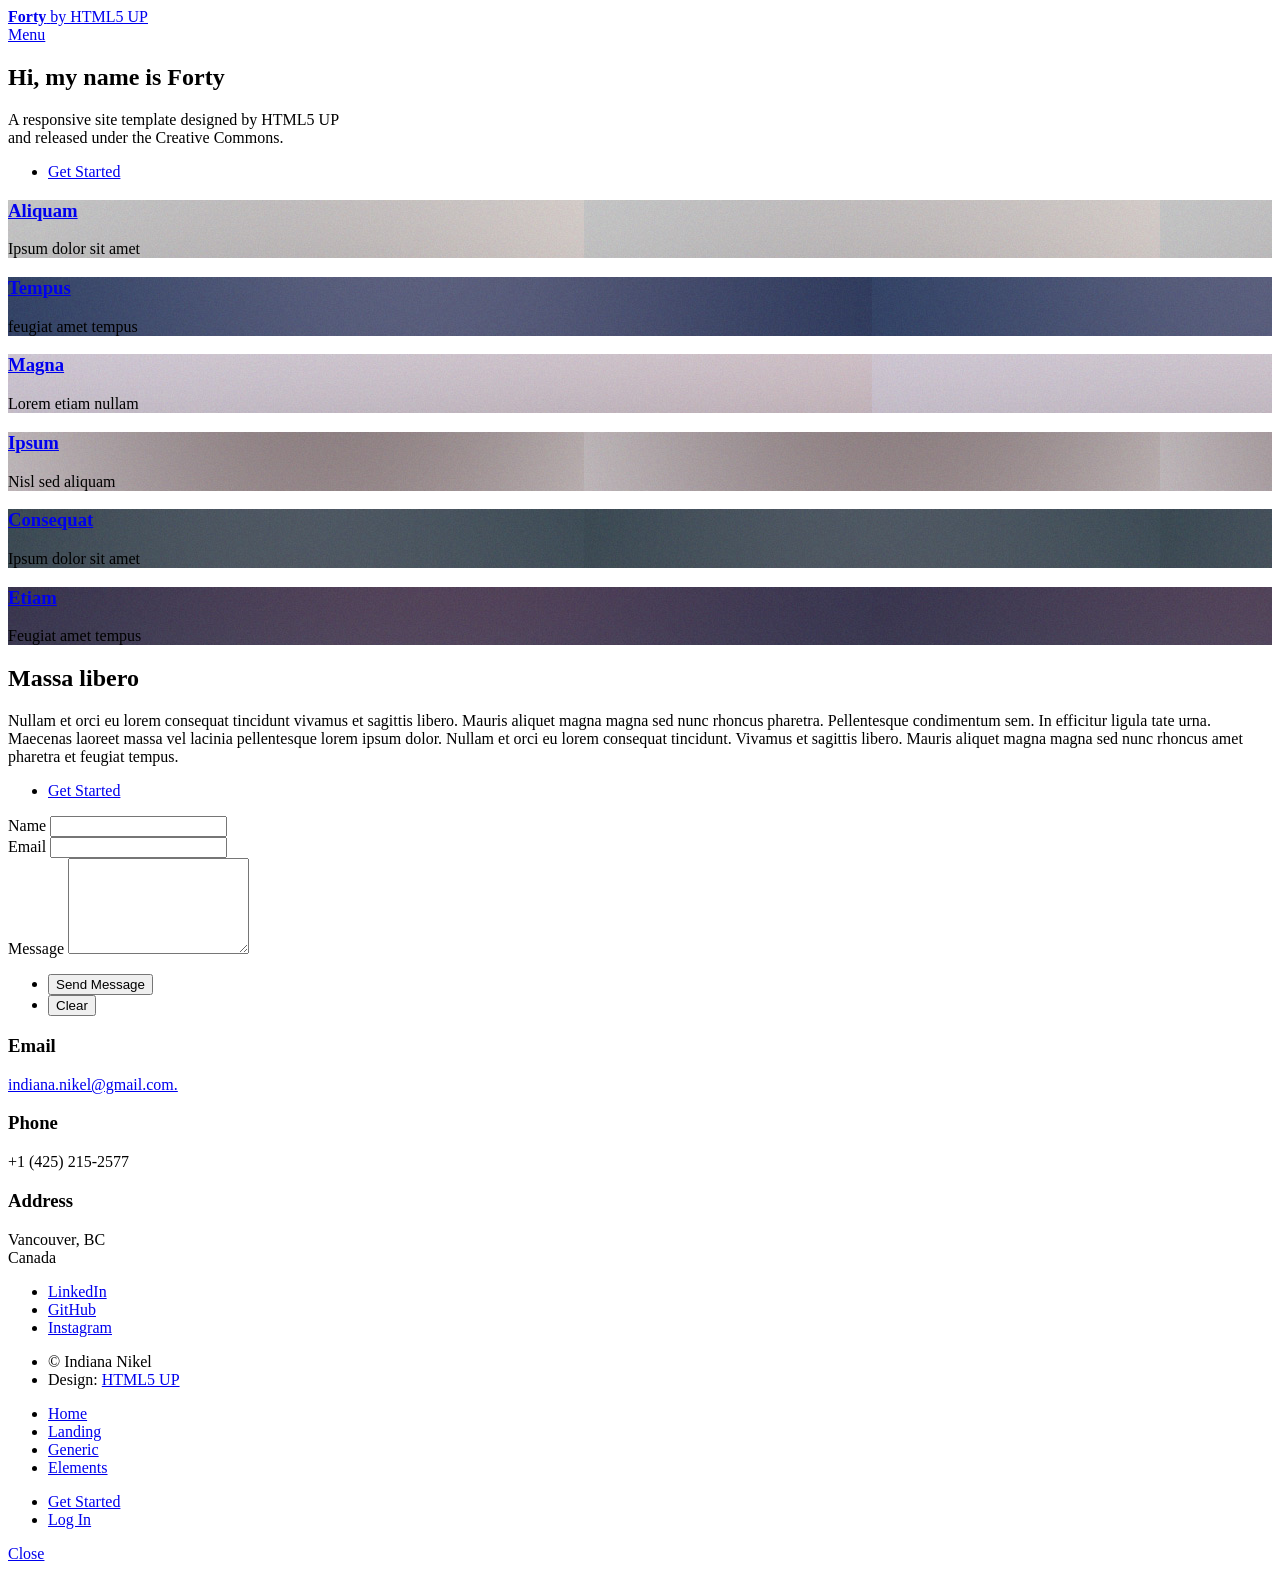
==== index.html @ bf0ab2a2 "Update footer and links" ====
<!DOCTYPE HTML>
<!--
	Forty by HTML5 UP
	html5up.net | @ajlkn
	Free for personal and commercial use under the CCA 3.0 license (html5up.net/license)
-->
<html>
	<head>
		<title>Forty by HTML5 UP</title>
		<meta charset="utf-8" />
		<meta name="viewport" content="width=device-width, initial-scale=1, user-scalable=no" />
		<link rel="stylesheet" href="assets/css/main.css" />
		<noscript><link rel="stylesheet" href="assets/css/noscript.css" /></noscript>
	</head>
	<body class="is-preload">

		<!-- Wrapper -->
			<div id="wrapper">

				<!-- Header -->
					<header id="header" class="alt">
						<a href="index.html" class="logo"><strong>Forty</strong> <span>by HTML5 UP</span></a>
						<nav>
							<a href="#menu">Menu</a>
						</nav>
					</header>

				<!-- Menu -->
					<nav id="menu">
						<ul class="links">
							<li><a href="index.html">Home</a></li>
							<li><a href="landing.html">Landing</a></li>
							<li><a href="generic.html">Generic</a></li>
							<li><a href="elements.html">Elements</a></li>
						</ul>
						<ul class="actions stacked">
							<li><a href="#" class="button primary fit">Get Started</a></li>
							<li><a href="#" class="button fit">Log In</a></li>
						</ul>
					</nav>

				<!-- Banner -->
					<section id="banner" class="major">
						<div class="inner">
							<header class="major">
								<h1>Hi, my name is Forty</h1>
							</header>
							<div class="content">
								<p>A responsive site template designed by HTML5 UP<br />
								and released under the Creative Commons.</p>
								<ul class="actions">
									<li><a href="#one" class="button next scrolly">Get Started</a></li>
								</ul>
							</div>
						</div>
					</section>

				<!-- Main -->
					<div id="main">

						<!-- One -->
							<section id="one" class="tiles">
								<article>
									<span class="image">
										<img src="images/pic01.jpg" alt="" />
									</span>
									<header class="major">
										<h3><a href="landing.html" class="link">Aliquam</a></h3>
										<p>Ipsum dolor sit amet</p>
									</header>
								</article>
								<article>
									<span class="image">
										<img src="images/pic02.jpg" alt="" />
									</span>
									<header class="major">
										<h3><a href="landing.html" class="link">Tempus</a></h3>
										<p>feugiat amet tempus</p>
									</header>
								</article>
								<article>
									<span class="image">
										<img src="images/pic03.jpg" alt="" />
									</span>
									<header class="major">
										<h3><a href="landing.html" class="link">Magna</a></h3>
										<p>Lorem etiam nullam</p>
									</header>
								</article>
								<article>
									<span class="image">
										<img src="images/pic04.jpg" alt="" />
									</span>
									<header class="major">
										<h3><a href="landing.html" class="link">Ipsum</a></h3>
										<p>Nisl sed aliquam</p>
									</header>
								</article>
								<article>
									<span class="image">
										<img src="images/pic05.jpg" alt="" />
									</span>
									<header class="major">
										<h3><a href="landing.html" class="link">Consequat</a></h3>
										<p>Ipsum dolor sit amet</p>
									</header>
								</article>
								<article>
									<span class="image">
										<img src="images/pic06.jpg" alt="" />
									</span>
									<header class="major">
										<h3><a href="landing.html" class="link">Etiam</a></h3>
										<p>Feugiat amet tempus</p>
									</header>
								</article>
							</section>

						<!-- Two -->
							<section id="two">
								<div class="inner">
									<header class="major">
										<h2>Massa libero</h2>
									</header>
									<p>Nullam et orci eu lorem consequat tincidunt vivamus et sagittis libero. Mauris aliquet magna magna sed nunc rhoncus pharetra. Pellentesque condimentum sem. In efficitur ligula tate urna. Maecenas laoreet massa vel lacinia pellentesque lorem ipsum dolor. Nullam et orci eu lorem consequat tincidunt. Vivamus et sagittis libero. Mauris aliquet magna magna sed nunc rhoncus amet pharetra et feugiat tempus.</p>
									<ul class="actions">
										<li><a href="landing.html" class="button next">Get Started</a></li>
									</ul>
								</div>
							</section>

					</div>

				<!-- Contact -->
					<section id="contact">
						<div class="inner">
							<section>
								<form method="post" action="https://formspree.io/f/xnqwgwkv">
									<div class="fields">
										<div class="field half">
											<label for="name">Name</label>
											<input type="text" name="name" id="name" />
										</div>
										<div class="field half">
											<label for="email">Email</label>
											<input type="text" name="email" id="email" />
										</div>
										<div class="field">
											<label for="message">Message</label>
											<textarea name="message" id="message" rows="6"></textarea>
										</div>
									</div>
									<ul class="actions">
										<li><input type="submit" value="Send Message" class="primary" /></li>
										<li><input type="reset" value="Clear" /></li>
									</ul>
								</form>
							</section>
							<section class="split">
								<section>
									<div class="contact-method">
										<span class="icon solid alt fa-envelope"></span>
										<h3>Email</h3>
										<a href="mailto:indiana.nikel@gmail.com">indiana.nikel@gmail.com.</a>
									</div>
								</section>
								<section>
									<div class="contact-method">
										<span class="icon solid alt fa-phone"></span>
										<h3>Phone</h3>
										<span>+1 (425) 215-2577</span>
									</div>
								</section>
								<section>
									<div class="contact-method">
										<span class="icon solid alt fa-home"></span>
										<h3>Address</h3>
										<span>Vancouver, BC<br />
										Canada</span>
									</div>
								</section>
							</section>
						</div>
					</section>

				<!-- Footer -->
					<footer id="footer">
						<div class="inner">
							<ul class="icons">
								<li><a href="https://www.linkedin.com/in/indiana-nikel/" class="icon brands alt fa-linkedin-in"><span class="label">LinkedIn</span></a></li>
								<li><a href="https://github.com/indiana-nikel" class="icon brands alt fa-github"><span class="label">GitHub</span></a></li>
								<li><a href="https://www.instagram.com/indiana_jones_nikel_/" class="icon brands alt fa-instagram"><span class="label">Instagram</span></a></li>
								<!-- <li><a href="#" class="icon brands alt fa-twitter"><span class="label">Twitter</span></a></li> -->
								<!-- <li><a href="#" class="icon brands alt fa-facebook-f"><span class="label">Facebook</span></a></li> -->
							</ul>
							<ul class="copyright">
								<li>&copy; Indiana Nikel</li><li>Design: <a href="https://html5up.net">HTML5 UP</a></li>
							</ul>
						</div>
					</footer>

			</div>

		<!-- Scripts -->
			<script src="assets/js/jquery.min.js"></script>
			<script src="assets/js/jquery.scrolly.min.js"></script>
			<script src="assets/js/jquery.scrollex.min.js"></script>
			<script src="assets/js/browser.min.js"></script>
			<script src="assets/js/breakpoints.min.js"></script>
			<script src="assets/js/util.js"></script>
			<script src="assets/js/main.js"></script>

	</body>
</html>
---- assets/css/main.css ----
@import url(fontawesome-all.min.css);
@import url("https://fonts.googleapis.com/css?family=Source+Sans+Pro:300,300italic,600,600italic");

/*
	Forty by HTML5 UP
	html5up.net | @ajlkn
	Free for personal and commercial use under the CCA 3.0 license (html5up.net/license)
*/

html, body, div, span, applet, object,
iframe, h1, h2, h3, h4, h5, h6, p, blockquote,
pre, a, abbr, acronym, address, big, cite,
code, del, dfn, em, img, ins, kbd, q, s, samp,
small, strike, strong, sub, sup, tt, var, b,
u, i, center, dl, dt, dd, ol, ul, li, fieldset,
form, label, legend, table, caption, tbody,
tfoot, thead, tr, th, td, article, aside,
canvas, details, embed, figure, figcaption,
footer, header, hgroup, menu, nav, output, ruby,
section, summary, time, mark, audio, video {
	margin: 0;
	padding: 0;
	border: 0;
	font-size: 100%;
	font: inherit;
	vertical-align: baseline;}

article, aside, details, figcaption, figure,
footer, header, hgroup, menu, nav, section {
	display: block;}

body {
	line-height: 1;
}

ol, ul {
	list-style: none;
}

blockquote, q {
	quotes: none;
}

	blockquote:before, blockquote:after, q:before, q:after {
		content: '';
		content: none;
	}

table {
	border-collapse: collapse;
	border-spacing: 0;
}

body {
	-webkit-text-size-adjust: none;
}

mark {
	background-color: transparent;
	color: inherit;
}

input::-moz-focus-inner {
	border: 0;
	padding: 0;
}

input, select, textarea {
	-moz-appearance: none;
	-webkit-appearance: none;
	-ms-appearance: none;
	appearance: none;
}

/* Basic */

	@-ms-viewport {
		width: device-width;
	}

	body {
		-ms-overflow-style: scrollbar;
	}

	@media screen and (max-width: 480px) {

		html, body {
			min-width: 320px;
		}

	}

	html {
		box-sizing: border-box;
	}

	*, *:before, *:after {
		box-sizing: inherit;
	}

	body {
		background: #242943;
	}

		body.is-preload *, body.is-preload *:before, body.is-preload *:after {
			-moz-animation: none !important;
			-webkit-animation: none !important;
			-ms-animation: none !important;
			animation: none !important;
			-moz-transition: none !important;
			-webkit-transition: none !important;
			-ms-transition: none !important;
			transition: none !important;
		}

/* Type */

	body, input, select, textarea {
		color: #ffffff;
		font-family: "Source Sans Pro", Helvetica, sans-serif;
		font-size: 17pt;
		font-weight: 300;
		letter-spacing: 0.025em;
		line-height: 1.65;
	}

		@media screen and (max-width: 1680px) {

			body, input, select, textarea {
				font-size: 14pt;
			}

		}

		@media screen and (max-width: 1280px) {

			body, input, select, textarea {
				font-size: 12pt;
			}

		}

		@media screen and (max-width: 360px) {

			body, input, select, textarea {
				font-size: 11pt;
			}

		}

	a {
		-moz-transition: color 0.2s ease-in-out, border-bottom-color 0.2s ease-in-out;
		-webkit-transition: color 0.2s ease-in-out, border-bottom-color 0.2s ease-in-out;
		-ms-transition: color 0.2s ease-in-out, border-bottom-color 0.2s ease-in-out;
		transition: color 0.2s ease-in-out, border-bottom-color 0.2s ease-in-out;
		border-bottom: dotted 1px;
		color: inherit;
		text-decoration: none;
	}

		a:hover {
			border-bottom-color: transparent;
			color: #9bf1ff !important;
		}

		a:active {
			color: #53e3fb !important;
		}

	strong, b {
		color: #ffffff;
		font-weight: 600;
	}

	em, i {
		font-style: italic;
	}

	p {
		margin: 0 0 2em 0;
	}

	h1, h2, h3, h4, h5, h6 {
		color: #ffffff;
		font-weight: 600;
		line-height: 1.65;
		margin: 0 0 1em 0;
	}

		h1 a, h2 a, h3 a, h4 a, h5 a, h6 a {
			color: inherit;
			border-bottom: 0;
		}

	h1 {
		font-size: 2.5em;
	}

	h2 {
		font-size: 1.75em;
	}

	h3 {
		font-size: 1.35em;
	}

	h4 {
		font-size: 1.1em;
	}

	h5 {
		font-size: 0.9em;
	}

	h6 {
		font-size: 0.7em;
	}

	@media screen and (max-width: 736px) {

		h1 {
			font-size: 2em;
		}

		h2 {
			font-size: 1.5em;
		}

		h3 {
			font-size: 1.25em;
		}

	}

	sub {
		font-size: 0.8em;
		position: relative;
		top: 0.5em;
	}

	sup {
		font-size: 0.8em;
		position: relative;
		top: -0.5em;
	}

	blockquote {
		border-left: solid 4px rgba(212, 212, 255, 0.1);
		font-style: italic;
		margin: 0 0 2em 0;
		padding: 0.5em 0 0.5em 2em;
	}

	code {
		background: rgba(212, 212, 255, 0.035);
		font-family: "Courier New", monospace;
		font-size: 0.9em;
		margin: 0 0.25em;
		padding: 0.25em 0.65em;
	}

	pre {
		-webkit-overflow-scrolling: touch;
		font-family: "Courier New", monospace;
		font-size: 0.9em;
		margin: 0 0 2em 0;
	}

		pre code {
			display: block;
			line-height: 1.75;
			padding: 1em 1.5em;
			overflow-x: auto;
		}

	hr {
		border: 0;
		border-bottom: solid 1px rgba(212, 212, 255, 0.1);
		margin: 2em 0;
	}

		hr.major {
			margin: 3em 0;
		}

	.align-left {
		text-align: left;
	}

	.align-center {
		text-align: center;
	}

	.align-right {
		text-align: right;
	}

/* Row */

	.row {
		display: flex;
		flex-wrap: wrap;
		box-sizing: border-box;
		align-items: stretch;
	}

		.row > * {
			box-sizing: border-box;
		}

		.row.gtr-uniform > * > :last-child {
			margin-bottom: 0;
		}

		.row.aln-left {
			justify-content: flex-start;
		}

		.row.aln-center {
			justify-content: center;
		}

		.row.aln-right {
			justify-content: flex-end;
		}

		.row.aln-top {
			align-items: flex-start;
		}

		.row.aln-middle {
			align-items: center;
		}

		.row.aln-bottom {
			align-items: flex-end;
		}

		.row > .imp {
			order: -1;
		}

		.row > .col-1 {
			width: 8.33333%;
		}

		.row > .off-1 {
			margin-left: 8.33333%;
		}

		.row > .col-2 {
			width: 16.66667%;
		}

		.row > .off-2 {
			margin-left: 16.66667%;
		}

		.row > .col-3 {
			width: 25%;
		}

		.row > .off-3 {
			margin-left: 25%;
		}

		.row > .col-4 {
			width: 33.33333%;
		}

		.row > .off-4 {
			margin-left: 33.33333%;
		}

		.row > .col-5 {
			width: 41.66667%;
		}

		.row > .off-5 {
			margin-left: 41.66667%;
		}

		.row > .col-6 {
			width: 50%;
		}

		.row > .off-6 {
			margin-left: 50%;
		}

		.row > .col-7 {
			width: 58.33333%;
		}

		.row > .off-7 {
			margin-left: 58.33333%;
		}

		.row > .col-8 {
			width: 66.66667%;
		}

		.row > .off-8 {
			margin-left: 66.66667%;
		}

		.row > .col-9 {
			width: 75%;
		}

		.row > .off-9 {
			margin-left: 75%;
		}

		.row > .col-10 {
			width: 83.33333%;
		}

		.row > .off-10 {
			margin-left: 83.33333%;
		}

		.row > .col-11 {
			width: 91.66667%;
		}

		.row > .off-11 {
			margin-left: 91.66667%;
		}

		.row > .col-12 {
			width: 100%;
		}

		.row > .off-12 {
			margin-left: 100%;
		}

		.row.gtr-0 {
			margin-top: 0;
			margin-left: 0em;
		}

			.row.gtr-0 > * {
				padding: 0 0 0 0em;
			}

			.row.gtr-0.gtr-uniform {
				margin-top: 0em;
			}

				.row.gtr-0.gtr-uniform > * {
					padding-top: 0em;
				}

		.row.gtr-25 {
			margin-top: 0;
			margin-left: -0.5em;
		}

			.row.gtr-25 > * {
				padding: 0 0 0 0.5em;
			}

			.row.gtr-25.gtr-uniform {
				margin-top: -0.5em;
			}

				.row.gtr-25.gtr-uniform > * {
					padding-top: 0.5em;
				}

		.row.gtr-50 {
			margin-top: 0;
			margin-left: -1em;
		}

			.row.gtr-50 > * {
				padding: 0 0 0 1em;
			}

			.row.gtr-50.gtr-uniform {
				margin-top: -1em;
			}

				.row.gtr-50.gtr-uniform > * {
					padding-top: 1em;
				}

		.row {
			margin-top: 0;
			margin-left: -2em;
		}

			.row > * {
				padding: 0 0 0 2em;
			}

			.row.gtr-uniform {
				margin-top: -2em;
			}

				.row.gtr-uniform > * {
					padding-top: 2em;
				}

		.row.gtr-150 {
			margin-top: 0;
			margin-left: -3em;
		}

			.row.gtr-150 > * {
				padding: 0 0 0 3em;
			}

			.row.gtr-150.gtr-uniform {
				margin-top: -3em;
			}

				.row.gtr-150.gtr-uniform > * {
					padding-top: 3em;
				}

		.row.gtr-200 {
			margin-top: 0;
			margin-left: -4em;
		}

			.row.gtr-200 > * {
				padding: 0 0 0 4em;
			}

			.row.gtr-200.gtr-uniform {
				margin-top: -4em;
			}

				.row.gtr-200.gtr-uniform > * {
					padding-top: 4em;
				}

		@media screen and (max-width: 1680px) {

			.row {
				display: flex;
				flex-wrap: wrap;
				box-sizing: border-box;
				align-items: stretch;
			}

				.row > * {
					box-sizing: border-box;
				}

				.row.gtr-uniform > * > :last-child {
					margin-bottom: 0;
				}

				.row.aln-left {
					justify-content: flex-start;
				}

				.row.aln-center {
					justify-content: center;
				}

				.row.aln-right {
					justify-content: flex-end;
				}

				.row.aln-top {
					align-items: flex-start;
				}

				.row.aln-middle {
					align-items: center;
				}

				.row.aln-bottom {
					align-items: flex-end;
				}

				.row > .imp-xlarge {
					order: -1;
				}

				.row > .col-1-xlarge {
					width: 8.33333%;
				}

				.row > .off-1-xlarge {
					margin-left: 8.33333%;
				}

				.row > .col-2-xlarge {
					width: 16.66667%;
				}

				.row > .off-2-xlarge {
					margin-left: 16.66667%;
				}

				.row > .col-3-xlarge {
					width: 25%;
				}

				.row > .off-3-xlarge {
					margin-left: 25%;
				}

				.row > .col-4-xlarge {
					width: 33.33333%;
				}

				.row > .off-4-xlarge {
					margin-left: 33.33333%;
				}

				.row > .col-5-xlarge {
					width: 41.66667%;
				}

				.row > .off-5-xlarge {
					margin-left: 41.66667%;
				}

				.row > .col-6-xlarge {
					width: 50%;
				}

				.row > .off-6-xlarge {
					margin-left: 50%;
				}

				.row > .col-7-xlarge {
					width: 58.33333%;
				}

				.row > .off-7-xlarge {
					margin-left: 58.33333%;
				}

				.row > .col-8-xlarge {
					width: 66.66667%;
				}

				.row > .off-8-xlarge {
					margin-left: 66.66667%;
				}

				.row > .col-9-xlarge {
					width: 75%;
				}

				.row > .off-9-xlarge {
					margin-left: 75%;
				}

				.row > .col-10-xlarge {
					width: 83.33333%;
				}

				.row > .off-10-xlarge {
					margin-left: 83.33333%;
				}

				.row > .col-11-xlarge {
					width: 91.66667%;
				}

				.row > .off-11-xlarge {
					margin-left: 91.66667%;
				}

				.row > .col-12-xlarge {
					width: 100%;
				}

				.row > .off-12-xlarge {
					margin-left: 100%;
				}

				.row.gtr-0 {
					margin-top: 0;
					margin-left: 0em;
				}

					.row.gtr-0 > * {
						padding: 0 0 0 0em;
					}

					.row.gtr-0.gtr-uniform {
						margin-top: 0em;
					}

						.row.gtr-0.gtr-uniform > * {
							padding-top: 0em;
						}

				.row.gtr-25 {
					margin-top: 0;
					margin-left: -0.5em;
				}

					.row.gtr-25 > * {
						padding: 0 0 0 0.5em;
					}

					.row.gtr-25.gtr-uniform {
						margin-top: -0.5em;
					}

						.row.gtr-25.gtr-uniform > * {
							padding-top: 0.5em;
						}

				.row.gtr-50 {
					margin-top: 0;
					margin-left: -1em;
				}

					.row.gtr-50 > * {
						padding: 0 0 0 1em;
					}

					.row.gtr-50.gtr-uniform {
						margin-top: -1em;
					}

						.row.gtr-50.gtr-uniform > * {
							padding-top: 1em;
						}

				.row {
					margin-top: 0;
					margin-left: -2em;
				}

					.row > * {
						padding: 0 0 0 2em;
					}

					.row.gtr-uniform {
						margin-top: -2em;
					}

						.row.gtr-uniform > * {
							padding-top: 2em;
						}

				.row.gtr-150 {
					margin-top: 0;
					margin-left: -3em;
				}

					.row.gtr-150 > * {
						padding: 0 0 0 3em;
					}

					.row.gtr-150.gtr-uniform {
						margin-top: -3em;
					}

						.row.gtr-150.gtr-uniform > * {
							padding-top: 3em;
						}

				.row.gtr-200 {
					margin-top: 0;
					margin-left: -4em;
				}

					.row.gtr-200 > * {
						padding: 0 0 0 4em;
					}

					.row.gtr-200.gtr-uniform {
						margin-top: -4em;
					}

						.row.gtr-200.gtr-uniform > * {
							padding-top: 4em;
						}

		}

		@media screen and (max-width: 1280px) {

			.row {
				display: flex;
				flex-wrap: wrap;
				box-sizing: border-box;
				align-items: stretch;
			}

				.row > * {
					box-sizing: border-box;
				}

				.row.gtr-uniform > * > :last-child {
					margin-bottom: 0;
				}

				.row.aln-left {
					justify-content: flex-start;
				}

				.row.aln-center {
					justify-content: center;
				}

				.row.aln-right {
					justify-content: flex-end;
				}

				.row.aln-top {
					align-items: flex-start;
				}

				.row.aln-middle {
					align-items: center;
				}

				.row.aln-bottom {
					align-items: flex-end;
				}

				.row > .imp-large {
					order: -1;
				}

				.row > .col-1-large {
					width: 8.33333%;
				}

				.row > .off-1-large {
					margin-left: 8.33333%;
				}

				.row > .col-2-large {
					width: 16.66667%;
				}

				.row > .off-2-large {
					margin-left: 16.66667%;
				}

				.row > .col-3-large {
					width: 25%;
				}

				.row > .off-3-large {
					margin-left: 25%;
				}

				.row > .col-4-large {
					width: 33.33333%;
				}

				.row > .off-4-large {
					margin-left: 33.33333%;
				}

				.row > .col-5-large {
					width: 41.66667%;
				}

				.row > .off-5-large {
					margin-left: 41.66667%;
				}

				.row > .col-6-large {
					width: 50%;
				}

				.row > .off-6-large {
					margin-left: 50%;
				}

				.row > .col-7-large {
					width: 58.33333%;
				}

				.row > .off-7-large {
					margin-left: 58.33333%;
				}

				.row > .col-8-large {
					width: 66.66667%;
				}

				.row > .off-8-large {
					margin-left: 66.66667%;
				}

				.row > .col-9-large {
					width: 75%;
				}

				.row > .off-9-large {
					margin-left: 75%;
				}

				.row > .col-10-large {
					width: 83.33333%;
				}

				.row > .off-10-large {
					margin-left: 83.33333%;
				}

				.row > .col-11-large {
					width: 91.66667%;
				}

				.row > .off-11-large {
					margin-left: 91.66667%;
				}

				.row > .col-12-large {
					width: 100%;
				}

				.row > .off-12-large {
					margin-left: 100%;
				}

				.row.gtr-0 {
					margin-top: 0;
					margin-left: 0em;
				}

					.row.gtr-0 > * {
						padding: 0 0 0 0em;
					}

					.row.gtr-0.gtr-uniform {
						margin-top: 0em;
					}

						.row.gtr-0.gtr-uniform > * {
							padding-top: 0em;
						}

				.row.gtr-25 {
					margin-top: 0;
					margin-left: -0.375em;
				}

					.row.gtr-25 > * {
						padding: 0 0 0 0.375em;
					}

					.row.gtr-25.gtr-uniform {
						margin-top: -0.375em;
					}

						.row.gtr-25.gtr-uniform > * {
							padding-top: 0.375em;
						}

				.row.gtr-50 {
					margin-top: 0;
					margin-left: -0.75em;
				}

					.row.gtr-50 > * {
						padding: 0 0 0 0.75em;
					}

					.row.gtr-50.gtr-uniform {
						margin-top: -0.75em;
					}

						.row.gtr-50.gtr-uniform > * {
							padding-top: 0.75em;
						}

				.row {
					margin-top: 0;
					margin-left: -1.5em;
				}

					.row > * {
						padding: 0 0 0 1.5em;
					}

					.row.gtr-uniform {
						margin-top: -1.5em;
					}

						.row.gtr-uniform > * {
							padding-top: 1.5em;
						}

				.row.gtr-150 {
					margin-top: 0;
					margin-left: -2.25em;
				}

					.row.gtr-150 > * {
						padding: 0 0 0 2.25em;
					}

					.row.gtr-150.gtr-uniform {
						margin-top: -2.25em;
					}

						.row.gtr-150.gtr-uniform > * {
							padding-top: 2.25em;
						}

				.row.gtr-200 {
					margin-top: 0;
					margin-left: -3em;
				}

					.row.gtr-200 > * {
						padding: 0 0 0 3em;
					}

					.row.gtr-200.gtr-uniform {
						margin-top: -3em;
					}

						.row.gtr-200.gtr-uniform > * {
							padding-top: 3em;
						}

		}

		@media screen and (max-width: 980px) {

			.row {
				display: flex;
				flex-wrap: wrap;
				box-sizing: border-box;
				align-items: stretch;
			}

				.row > * {
					box-sizing: border-box;
				}

				.row.gtr-uniform > * > :last-child {
					margin-bottom: 0;
				}

				.row.aln-left {
					justify-content: flex-start;
				}

				.row.aln-center {
					justify-content: center;
				}

				.row.aln-right {
					justify-content: flex-end;
				}

				.row.aln-top {
					align-items: flex-start;
				}

				.row.aln-middle {
					align-items: center;
				}

				.row.aln-bottom {
					align-items: flex-end;
				}

				.row > .imp-medium {
					order: -1;
				}

				.row > .col-1-medium {
					width: 8.33333%;
				}

				.row > .off-1-medium {
					margin-left: 8.33333%;
				}

				.row > .col-2-medium {
					width: 16.66667%;
				}

				.row > .off-2-medium {
					margin-left: 16.66667%;
				}

				.row > .col-3-medium {
					width: 25%;
				}

				.row > .off-3-medium {
					margin-left: 25%;
				}

				.row > .col-4-medium {
					width: 33.33333%;
				}

				.row > .off-4-medium {
					margin-left: 33.33333%;
				}

				.row > .col-5-medium {
					width: 41.66667%;
				}

				.row > .off-5-medium {
					margin-left: 41.66667%;
				}

				.row > .col-6-medium {
					width: 50%;
				}

				.row > .off-6-medium {
					margin-left: 50%;
				}

				.row > .col-7-medium {
					width: 58.33333%;
				}

				.row > .off-7-medium {
					margin-left: 58.33333%;
				}

				.row > .col-8-medium {
					width: 66.66667%;
				}

				.row > .off-8-medium {
					margin-left: 66.66667%;
				}

				.row > .col-9-medium {
					width: 75%;
				}

				.row > .off-9-medium {
					margin-left: 75%;
				}

				.row > .col-10-medium {
					width: 83.33333%;
				}

				.row > .off-10-medium {
					margin-left: 83.33333%;
				}

				.row > .col-11-medium {
					width: 91.66667%;
				}

				.row > .off-11-medium {
					margin-left: 91.66667%;
				}

				.row > .col-12-medium {
					width: 100%;
				}

				.row > .off-12-medium {
					margin-left: 100%;
				}

				.row.gtr-0 {
					margin-top: 0;
					margin-left: 0em;
				}

					.row.gtr-0 > * {
						padding: 0 0 0 0em;
					}

					.row.gtr-0.gtr-uniform {
						margin-top: 0em;
					}

						.row.gtr-0.gtr-uniform > * {
							padding-top: 0em;
						}

				.row.gtr-25 {
					margin-top: 0;
					margin-left: -0.375em;
				}

					.row.gtr-25 > * {
						padding: 0 0 0 0.375em;
					}

					.row.gtr-25.gtr-uniform {
						margin-top: -0.375em;
					}

						.row.gtr-25.gtr-uniform > * {
							padding-top: 0.375em;
						}

				.row.gtr-50 {
					margin-top: 0;
					margin-left: -0.75em;
				}

					.row.gtr-50 > * {
						padding: 0 0 0 0.75em;
					}

					.row.gtr-50.gtr-uniform {
						margin-top: -0.75em;
					}

						.row.gtr-50.gtr-uniform > * {
							padding-top: 0.75em;
						}

				.row {
					margin-top: 0;
					margin-left: -1.5em;
				}

					.row > * {
						padding: 0 0 0 1.5em;
					}

					.row.gtr-uniform {
						margin-top: -1.5em;
					}

						.row.gtr-uniform > * {
							padding-top: 1.5em;
						}

				.row.gtr-150 {
					margin-top: 0;
					margin-left: -2.25em;
				}

					.row.gtr-150 > * {
						padding: 0 0 0 2.25em;
					}

					.row.gtr-150.gtr-uniform {
						margin-top: -2.25em;
					}

						.row.gtr-150.gtr-uniform > * {
							padding-top: 2.25em;
						}

				.row.gtr-200 {
					margin-top: 0;
					margin-left: -3em;
				}

					.row.gtr-200 > * {
						padding: 0 0 0 3em;
					}

					.row.gtr-200.gtr-uniform {
						margin-top: -3em;
					}

						.row.gtr-200.gtr-uniform > * {
							padding-top: 3em;
						}

		}

		@media screen and (max-width: 736px) {

			.row {
				display: flex;
				flex-wrap: wrap;
				box-sizing: border-box;
				align-items: stretch;
			}

				.row > * {
					box-sizing: border-box;
				}

				.row.gtr-uniform > * > :last-child {
					margin-bottom: 0;
				}

				.row.aln-left {
					justify-content: flex-start;
				}

				.row.aln-center {
					justify-content: center;
				}

				.row.aln-right {
					justify-content: flex-end;
				}

				.row.aln-top {
					align-items: flex-start;
				}

				.row.aln-middle {
					align-items: center;
				}

				.row.aln-bottom {
					align-items: flex-end;
				}

				.row > .imp-small {
					order: -1;
				}

				.row > .col-1-small {
					width: 8.33333%;
				}

				.row > .off-1-small {
					margin-left: 8.33333%;
				}

				.row > .col-2-small {
					width: 16.66667%;
				}

				.row > .off-2-small {
					margin-left: 16.66667%;
				}

				.row > .col-3-small {
					width: 25%;
				}

				.row > .off-3-small {
					margin-left: 25%;
				}

				.row > .col-4-small {
					width: 33.33333%;
				}

				.row > .off-4-small {
					margin-left: 33.33333%;
				}

				.row > .col-5-small {
					width: 41.66667%;
				}

				.row > .off-5-small {
					margin-left: 41.66667%;
				}

				.row > .col-6-small {
					width: 50%;
				}

				.row > .off-6-small {
					margin-left: 50%;
				}

				.row > .col-7-small {
					width: 58.33333%;
				}

				.row > .off-7-small {
					margin-left: 58.33333%;
				}

				.row > .col-8-small {
					width: 66.66667%;
				}

				.row > .off-8-small {
					margin-left: 66.66667%;
				}

				.row > .col-9-small {
					width: 75%;
				}

				.row > .off-9-small {
					margin-left: 75%;
				}

				.row > .col-10-small {
					width: 83.33333%;
				}

				.row > .off-10-small {
					margin-left: 83.33333%;
				}

				.row > .col-11-small {
					width: 91.66667%;
				}

				.row > .off-11-small {
					margin-left: 91.66667%;
				}

				.row > .col-12-small {
					width: 100%;
				}

				.row > .off-12-small {
					margin-left: 100%;
				}

				.row.gtr-0 {
					margin-top: 0;
					margin-left: 0em;
				}

					.row.gtr-0 > * {
						padding: 0 0 0 0em;
					}

					.row.gtr-0.gtr-uniform {
						margin-top: 0em;
					}

						.row.gtr-0.gtr-uniform > * {
							padding-top: 0em;
						}

				.row.gtr-25 {
					margin-top: 0;
					margin-left: -0.3125em;
				}

					.row.gtr-25 > * {
						padding: 0 0 0 0.3125em;
					}

					.row.gtr-25.gtr-uniform {
						margin-top: -0.3125em;
					}

						.row.gtr-25.gtr-uniform > * {
							padding-top: 0.3125em;
						}

				.row.gtr-50 {
					margin-top: 0;
					margin-left: -0.625em;
				}

					.row.gtr-50 > * {
						padding: 0 0 0 0.625em;
					}

					.row.gtr-50.gtr-uniform {
						margin-top: -0.625em;
					}

						.row.gtr-50.gtr-uniform > * {
							padding-top: 0.625em;
						}

				.row {
					margin-top: 0;
					margin-left: -1.25em;
				}

					.row > * {
						padding: 0 0 0 1.25em;
					}

					.row.gtr-uniform {
						margin-top: -1.25em;
					}

						.row.gtr-uniform > * {
							padding-top: 1.25em;
						}

				.row.gtr-150 {
					margin-top: 0;
					margin-left: -1.875em;
				}

					.row.gtr-150 > * {
						padding: 0 0 0 1.875em;
					}

					.row.gtr-150.gtr-uniform {
						margin-top: -1.875em;
					}

						.row.gtr-150.gtr-uniform > * {
							padding-top: 1.875em;
						}

				.row.gtr-200 {
					margin-top: 0;
					margin-left: -2.5em;
				}

					.row.gtr-200 > * {
						padding: 0 0 0 2.5em;
					}

					.row.gtr-200.gtr-uniform {
						margin-top: -2.5em;
					}

						.row.gtr-200.gtr-uniform > * {
							padding-top: 2.5em;
						}

		}

		@media screen and (max-width: 480px) {

			.row {
				display: flex;
				flex-wrap: wrap;
				box-sizing: border-box;
				align-items: stretch;
			}

				.row > * {
					box-sizing: border-box;
				}

				.row.gtr-uniform > * > :last-child {
					margin-bottom: 0;
				}

				.row.aln-left {
					justify-content: flex-start;
				}

				.row.aln-center {
					justify-content: center;
				}

				.row.aln-right {
					justify-content: flex-end;
				}

				.row.aln-top {
					align-items: flex-start;
				}

				.row.aln-middle {
					align-items: center;
				}

				.row.aln-bottom {
					align-items: flex-end;
				}

				.row > .imp-xsmall {
					order: -1;
				}

				.row > .col-1-xsmall {
					width: 8.33333%;
				}

				.row > .off-1-xsmall {
					margin-left: 8.33333%;
				}

				.row > .col-2-xsmall {
					width: 16.66667%;
				}

				.row > .off-2-xsmall {
					margin-left: 16.66667%;
				}

				.row > .col-3-xsmall {
					width: 25%;
				}

				.row > .off-3-xsmall {
					margin-left: 25%;
				}

				.row > .col-4-xsmall {
					width: 33.33333%;
				}

				.row > .off-4-xsmall {
					margin-left: 33.33333%;
				}

				.row > .col-5-xsmall {
					width: 41.66667%;
				}

				.row > .off-5-xsmall {
					margin-left: 41.66667%;
				}

				.row > .col-6-xsmall {
					width: 50%;
				}

				.row > .off-6-xsmall {
					margin-left: 50%;
				}

				.row > .col-7-xsmall {
					width: 58.33333%;
				}

				.row > .off-7-xsmall {
					margin-left: 58.33333%;
				}

				.row > .col-8-xsmall {
					width: 66.66667%;
				}

				.row > .off-8-xsmall {
					margin-left: 66.66667%;
				}

				.row > .col-9-xsmall {
					width: 75%;
				}

				.row > .off-9-xsmall {
					margin-left: 75%;
				}

				.row > .col-10-xsmall {
					width: 83.33333%;
				}

				.row > .off-10-xsmall {
					margin-left: 83.33333%;
				}

				.row > .col-11-xsmall {
					width: 91.66667%;
				}

				.row > .off-11-xsmall {
					margin-left: 91.66667%;
				}

				.row > .col-12-xsmall {
					width: 100%;
				}

				.row > .off-12-xsmall {
					margin-left: 100%;
				}

				.row.gtr-0 {
					margin-top: 0;
					margin-left: 0em;
				}

					.row.gtr-0 > * {
						padding: 0 0 0 0em;
					}

					.row.gtr-0.gtr-uniform {
						margin-top: 0em;
					}

						.row.gtr-0.gtr-uniform > * {
							padding-top: 0em;
						}

				.row.gtr-25 {
					margin-top: 0;
					margin-left: -0.3125em;
				}

					.row.gtr-25 > * {
						padding: 0 0 0 0.3125em;
					}

					.row.gtr-25.gtr-uniform {
						margin-top: -0.3125em;
					}

						.row.gtr-25.gtr-uniform > * {
							padding-top: 0.3125em;
						}

				.row.gtr-50 {
					margin-top: 0;
					margin-left: -0.625em;
				}

					.row.gtr-50 > * {
						padding: 0 0 0 0.625em;
					}

					.row.gtr-50.gtr-uniform {
						margin-top: -0.625em;
					}

						.row.gtr-50.gtr-uniform > * {
							padding-top: 0.625em;
						}

				.row {
					margin-top: 0;
					margin-left: -1.25em;
				}

					.row > * {
						padding: 0 0 0 1.25em;
					}

					.row.gtr-uniform {
						margin-top: -1.25em;
					}

						.row.gtr-uniform > * {
							padding-top: 1.25em;
						}

				.row.gtr-150 {
					margin-top: 0;
					margin-left: -1.875em;
				}

					.row.gtr-150 > * {
						padding: 0 0 0 1.875em;
					}

					.row.gtr-150.gtr-uniform {
						margin-top: -1.875em;
					}

						.row.gtr-150.gtr-uniform > * {
							padding-top: 1.875em;
						}

				.row.gtr-200 {
					margin-top: 0;
					margin-left: -2.5em;
				}

					.row.gtr-200 > * {
						padding: 0 0 0 2.5em;
					}

					.row.gtr-200.gtr-uniform {
						margin-top: -2.5em;
					}

						.row.gtr-200.gtr-uniform > * {
							padding-top: 2.5em;
						}

		}

/* Section/Article */

	section.special, article.special {
		text-align: center;
	}

	header.major {
		width: -moz-max-content;
		width: -webkit-max-content;
		width: -ms-max-content;
		width: max-content;
		margin-bottom: 2em;
	}

		header.major > :first-child {
			margin-bottom: 0;
			width: calc(100% + 0.5em);
		}

			header.major > :first-child:after {
				content: '';
				background-color: #ffffff;
				display: block;
				height: 2px;
				margin: 0.325em 0 0.5em 0;
				width: 100%;
			}

		header.major > p {
			font-size: 0.7em;
			font-weight: 600;
			letter-spacing: 0.25em;
			margin-bottom: 0;
			text-transform: uppercase;
		}

		body.is-ie header.major > :first-child:after {
			max-width: 9em;
		}

		body.is-ie header.major > h1:after {
			max-width: 100% !important;
		}

	@media screen and (max-width: 736px) {

		header.major > p br {
			display: none;
		}

	}

/* Form */

	form {
		margin: 0 0 2em 0;
	}

		form > :last-child {
			margin-bottom: 0;
		}

		form > .fields {
			display: -moz-flex;
			display: -webkit-flex;
			display: -ms-flex;
			display: flex;
			-moz-flex-wrap: wrap;
			-webkit-flex-wrap: wrap;
			-ms-flex-wrap: wrap;
			flex-wrap: wrap;
			width: calc(100% + 3em);
			margin: -1.5em 0 2em -1.5em;
		}

			form > .fields > .field {
				-moz-flex-grow: 0;
				-webkit-flex-grow: 0;
				-ms-flex-grow: 0;
				flex-grow: 0;
				-moz-flex-shrink: 0;
				-webkit-flex-shrink: 0;
				-ms-flex-shrink: 0;
				flex-shrink: 0;
				padding: 1.5em 0 0 1.5em;
				width: calc(100% - 1.5em);
			}

				form > .fields > .field.half {
					width: calc(50% - 0.75em);
				}

				form > .fields > .field.third {
					width: calc(100%/3 - 0.5em);
				}

				form > .fields > .field.quarter {
					width: calc(25% - 0.375em);
				}

		@media screen and (max-width: 480px) {

			form > .fields {
				width: calc(100% + 3em);
				margin: -1.5em 0 2em -1.5em;
			}

				form > .fields > .field {
					padding: 1.5em 0 0 1.5em;
					width: calc(100% - 1.5em);
				}

					form > .fields > .field.half {
						width: calc(100% - 1.5em);
					}

					form > .fields > .field.third {
						width: calc(100% - 1.5em);
					}

					form > .fields > .field.quarter {
						width: calc(100% - 1.5em);
					}

		}

	label {
		color: #ffffff;
		display: block;
		font-size: 0.8em;
		font-weight: 600;
		letter-spacing: 0.25em;
		margin: 0 0 1em 0;
		text-transform: uppercase;
	}

	input[type="text"],
	input[type="password"],
	input[type="email"],
	input[type="tel"],
	input[type="search"],
	input[type="url"],
	select,
	textarea {
		-moz-appearance: none;
		-webkit-appearance: none;
		-ms-appearance: none;
		appearance: none;
		background: rgba(212, 212, 255, 0.035);
		border: none;
		border-radius: 0;
		color: inherit;
		display: block;
		outline: 0;
		padding: 0 1em;
		text-decoration: none;
		width: 100%;
	}

		input[type="text"]:invalid,
		input[type="password"]:invalid,
		input[type="email"]:invalid,
		input[type="tel"]:invalid,
		input[type="search"]:invalid,
		input[type="url"]:invalid,
		select:invalid,
		textarea:invalid {
			box-shadow: none;
		}

		input[type="text"]:focus,
		input[type="password"]:focus,
		input[type="email"]:focus,
		input[type="tel"]:focus,
		input[type="search"]:focus,
		input[type="url"]:focus,
		select:focus,
		textarea:focus {
			border-color: #9bf1ff;
			box-shadow: 0 0 0 2px #9bf1ff;
		}

	select {
		background-image: url("data:image/svg+xml;charset=utf8,%3Csvg xmlns='http://www.w3.org/2000/svg' width='40' height='40' preserveAspectRatio='none' viewBox='0 0 40 40'%3E%3Cpath d='M9.4,12.3l10.4,10.4l10.4-10.4c0.2-0.2,0.5-0.4,0.9-0.4c0.3,0,0.6,0.1,0.9,0.4l3.3,3.3c0.2,0.2,0.4,0.5,0.4,0.9 c0,0.4-0.1,0.6-0.4,0.9L20.7,31.9c-0.2,0.2-0.5,0.4-0.9,0.4c-0.3,0-0.6-0.1-0.9-0.4L4.3,17.3c-0.2-0.2-0.4-0.5-0.4-0.9 c0-0.4,0.1-0.6,0.4-0.9l3.3-3.3c0.2-0.2,0.5-0.4,0.9-0.4S9.1,12.1,9.4,12.3z' fill='rgba(212, 212, 255, 0.1)' /%3E%3C/svg%3E");
		background-size: 1.25rem;
		background-repeat: no-repeat;
		background-position: calc(100% - 1rem) center;
		height: 2.75em;
		padding-right: 2.75em;
		text-overflow: ellipsis;
	}

		select option {
			color: #ffffff;
			background: #242943;
		}

		select:focus::-ms-value {
			background-color: transparent;
		}

		select::-ms-expand {
			display: none;
		}

	input[type="text"],
	input[type="password"],
	input[type="email"],
	input[type="tel"],
	input[type="search"],
	input[type="url"],
	select {
		height: 2.75em;
	}

	textarea {
		padding: 0.75em 1em;
	}

	input[type="checkbox"],
	input[type="radio"] {
		-moz-appearance: none;
		-webkit-appearance: none;
		-ms-appearance: none;
		appearance: none;
		display: block;
		float: left;
		margin-right: -2em;
		opacity: 0;
		width: 1em;
		z-index: -1;
	}

		input[type="checkbox"] + label,
		input[type="radio"] + label {
			text-decoration: none;
			color: #ffffff;
			cursor: pointer;
			display: inline-block;
			font-weight: 300;
			padding-left: 2.65em;
			padding-right: 0.75em;
			position: relative;
		}

			input[type="checkbox"] + label:before,
			input[type="radio"] + label:before {
				-moz-osx-font-smoothing: grayscale;
				-webkit-font-smoothing: antialiased;
				display: inline-block;
				font-style: normal;
				font-variant: normal;
				text-rendering: auto;
				line-height: 1;
				text-transform: none !important;
				font-family: 'Font Awesome 5 Free';
				font-weight: 900;
			}

			input[type="checkbox"] + label:before,
			input[type="radio"] + label:before {
				background: rgba(212, 212, 255, 0.035);
				content: '';
				display: inline-block;
				font-size: 0.8em;
				height: 2.0625em;
				left: 0;
				letter-spacing: 0;
				line-height: 2.0625em;
				position: absolute;
				text-align: center;
				top: 0;
				width: 2.0625em;
			}

		input[type="checkbox"]:checked + label:before,
		input[type="radio"]:checked + label:before {
			background: #ffffff;
			border-color: #9bf1ff;
			content: '\f00c';
			color: #242943;
		}

		input[type="checkbox"]:focus + label:before,
		input[type="radio"]:focus + label:before {
			box-shadow: 0 0 0 2px #9bf1ff;
		}

	input[type="radio"] + label:before {
		border-radius: 100%;
	}

	::-webkit-input-placeholder {
		color: rgba(244, 244, 255, 0.2) !important;
		opacity: 1.0;
	}

	:-moz-placeholder {
		color: rgba(244, 244, 255, 0.2) !important;
		opacity: 1.0;
	}

	::-moz-placeholder {
		color: rgba(244, 244, 255, 0.2) !important;
		opacity: 1.0;
	}

	:-ms-input-placeholder {
		color: rgba(244, 244, 255, 0.2) !important;
		opacity: 1.0;
	}

/* Box */

	.box {
		border: solid 1px rgba(212, 212, 255, 0.1);
		margin-bottom: 2em;
		padding: 1.5em;
	}

		.box > :last-child,
		.box > :last-child > :last-child,
		.box > :last-child > :last-child > :last-child {
			margin-bottom: 0;
		}

		.box.alt {
			border: 0;
			border-radius: 0;
			padding: 0;
		}

/* Icon */

	.icon {
		text-decoration: none;
		border-bottom: none;
		position: relative;
	}

		.icon:before {
			-moz-osx-font-smoothing: grayscale;
			-webkit-font-smoothing: antialiased;
			display: inline-block;
			font-style: normal;
			font-variant: normal;
			text-rendering: auto;
			line-height: 1;
			text-transform: none !important;
			font-family: 'Font Awesome 5 Free';
			font-weight: 400;
		}

		.icon > .label {
			display: none;
		}

		.icon:before {
			line-height: inherit;
		}

		.icon.solid:before {
			font-weight: 900;
		}

		.icon.brands:before {
			font-family: 'Font Awesome 5 Brands';
		}

		.icon.alt:before {
			background-color: #ffffff;
			border-radius: 100%;
			color: #242943;
			display: inline-block;
			height: 2em;
			line-height: 2em;
			text-align: center;
			width: 2em;
		}

	a.icon.alt:before {
		-moz-transition: background-color 0.2s ease-in-out;
		-webkit-transition: background-color 0.2s ease-in-out;
		-ms-transition: background-color 0.2s ease-in-out;
		transition: background-color 0.2s ease-in-out;
	}

	a.icon.alt:hover:before {
		background-color: #6fc3df;
	}

	a.icon.alt:active:before {
		background-color: #37a6cb;
	}

/* Image */

	.image {
		border: 0;
		display: inline-block;
		position: relative;
	}

		.image img {
			display: block;
		}

		.image.left, .image.right {
			max-width: 30%;
		}

			.image.left img, .image.right img {
				width: 100%;
			}

		.image.left {
			float: left;
			margin: 0 1.5em 1.25em 0;
			top: 0.25em;
		}

		.image.right {
			float: right;
			margin: 0 0 1.25em 1.5em;
			top: 0.25em;
		}

		.image.fit {
			display: block;
			margin: 0 0 2em 0;
			width: 100%;
		}

			.image.fit img {
				width: 100%;
			}

		.image.main {
			display: block;
			margin: 2.5em 0;
			width: 100%;
		}

			.image.main img {
				width: 100%;
			}

			@media screen and (max-width: 736px) {

				.image.main {
					margin: 1.5em 0;
				}

			}

/* List */

	ol {
		list-style: decimal;
		margin: 0 0 2em 0;
		padding-left: 1.25em;
	}

		ol li {
			padding-left: 0.25em;
		}

	ul {
		list-style: disc;
		margin: 0 0 2em 0;
		padding-left: 1em;
	}

		ul li {
			padding-left: 0.5em;
		}

		ul.alt {
			list-style: none;
			padding-left: 0;
		}

			ul.alt li {
				border-top: solid 1px rgba(212, 212, 255, 0.1);
				padding: 0.5em 0;
			}

				ul.alt li:first-child {
					border-top: 0;
					padding-top: 0;
				}

	dl {
		margin: 0 0 2em 0;
	}

		dl dt {
			display: block;
			font-weight: 600;
			margin: 0 0 1em 0;
		}

		dl dd {
			margin-left: 2em;
		}

/* Actions */

	ul.actions {
		display: -moz-flex;
		display: -webkit-flex;
		display: -ms-flex;
		display: flex;
		cursor: default;
		list-style: none;
		margin-left: -1em;
		padding-left: 0;
	}

		ul.actions li {
			padding: 0 0 0 1em;
			vertical-align: middle;
		}

		ul.actions.special {
			-moz-justify-content: center;
			-webkit-justify-content: center;
			-ms-justify-content: center;
			justify-content: center;
			width: 100%;
			margin-left: 0;
		}

			ul.actions.special li:first-child {
				padding-left: 0;
			}

		ul.actions.stacked {
			-moz-flex-direction: column;
			-webkit-flex-direction: column;
			-ms-flex-direction: column;
			flex-direction: column;
			margin-left: 0;
		}

			ul.actions.stacked li {
				padding: 1.3em 0 0 0;
			}

				ul.actions.stacked li:first-child {
					padding-top: 0;
				}

		ul.actions.fit {
			width: calc(100% + 1em);
		}

			ul.actions.fit li {
				-moz-flex-grow: 1;
				-webkit-flex-grow: 1;
				-ms-flex-grow: 1;
				flex-grow: 1;
				-moz-flex-shrink: 1;
				-webkit-flex-shrink: 1;
				-ms-flex-shrink: 1;
				flex-shrink: 1;
				width: 100%;
			}

				ul.actions.fit li > * {
					width: 100%;
				}

			ul.actions.fit.stacked {
				width: 100%;
			}

/* Icons */

	ul.icons {
		cursor: default;
		list-style: none;
		padding-left: 0;
	}

		ul.icons li {
			display: inline-block;
			padding: 0 1em 0 0;
		}

			ul.icons li:last-child {
				padding-right: 0;
			}

		@media screen and (max-width: 736px) {

			ul.icons li {
				padding: 0 0.75em 0 0;
			}

		}

/* Pagination */

	ul.pagination {
		cursor: default;
		list-style: none;
		padding-left: 0;
	}

		ul.pagination li {
			display: inline-block;
			padding-left: 0;
			vertical-align: middle;
		}

			ul.pagination li > .page {
				-moz-transition: background-color 0.2s ease-in-out, color 0.2s ease-in-out;
				-webkit-transition: background-color 0.2s ease-in-out, color 0.2s ease-in-out;
				-ms-transition: background-color 0.2s ease-in-out, color 0.2s ease-in-out;
				transition: background-color 0.2s ease-in-out, color 0.2s ease-in-out;
				border-bottom: 0;
				display: inline-block;
				font-size: 0.8em;
				font-weight: 600;
				height: 1.5em;
				line-height: 1.5em;
				margin: 0 0.125em;
				min-width: 1.5em;
				padding: 0 0.5em;
				text-align: center;
			}

				ul.pagination li > .page.active {
					background-color: #ffffff;
					color: #242943;
				}

					ul.pagination li > .page.active:hover {
						background-color: #9bf1ff;
						color: #242943 !important;
					}

					ul.pagination li > .page.active:active {
						background-color: #53e3fb;
					}

			ul.pagination li:first-child {
				padding-right: 0.75em;
			}

			ul.pagination li:last-child {
				padding-left: 0.75em;
			}

		@media screen and (max-width: 480px) {

			ul.pagination li:nth-child(n+2):nth-last-child(n+2) {
				display: none;
			}

			ul.pagination li:first-child {
				padding-right: 0;
			}

		}

/* Table */

	.table-wrapper {
		-webkit-overflow-scrolling: touch;
		overflow-x: auto;
	}

	table {
		margin: 0 0 2em 0;
		width: 100%;
	}

		table tbody tr {
			border: solid 1px rgba(212, 212, 255, 0.1);
			border-left: 0;
			border-right: 0;
		}

			table tbody tr:nth-child(2n + 1) {
				background-color: rgba(212, 212, 255, 0.035);
			}

		table td {
			padding: 0.75em 0.75em;
		}

		table th {
			color: #ffffff;
			font-size: 0.9em;
			font-weight: 600;
			padding: 0 0.75em 0.75em 0.75em;
			text-align: left;
		}

		table thead {
			border-bottom: solid 2px rgba(212, 212, 255, 0.1);
		}

		table tfoot {
			border-top: solid 2px rgba(212, 212, 255, 0.1);
		}

		table.alt {
			border-collapse: separate;
		}

			table.alt tbody tr td {
				border: solid 1px rgba(212, 212, 255, 0.1);
				border-left-width: 0;
				border-top-width: 0;
			}

				table.alt tbody tr td:first-child {
					border-left-width: 1px;
				}

			table.alt tbody tr:first-child td {
				border-top-width: 1px;
			}

			table.alt thead {
				border-bottom: 0;
			}

			table.alt tfoot {
				border-top: 0;
			}

/* Button */

	input[type="submit"],
	input[type="reset"],
	input[type="button"],
	button,
	.button {
		-moz-appearance: none;
		-webkit-appearance: none;
		-ms-appearance: none;
		appearance: none;
		-moz-transition: background-color 0.2s ease-in-out, box-shadow 0.2s ease-in-out, color 0.2s ease-in-out;
		-webkit-transition: background-color 0.2s ease-in-out, box-shadow 0.2s ease-in-out, color 0.2s ease-in-out;
		-ms-transition: background-color 0.2s ease-in-out, box-shadow 0.2s ease-in-out, color 0.2s ease-in-out;
		transition: background-color 0.2s ease-in-out, box-shadow 0.2s ease-in-out, color 0.2s ease-in-out;
		background-color: transparent;
		border: 0;
		border-radius: 0;
		box-shadow: inset 0 0 0 2px #ffffff;
		color: #ffffff;
		cursor: pointer;
		display: inline-block;
		font-size: 0.8em;
		font-weight: 600;
		height: 3.5em;
		letter-spacing: 0.25em;
		line-height: 3.5em;
		padding: 0 1.75em;
		text-align: center;
		text-decoration: none;
		text-transform: uppercase;
		white-space: nowrap;
	}

		input[type="submit"]:hover, input[type="submit"]:active,
		input[type="reset"]:hover,
		input[type="reset"]:active,
		input[type="button"]:hover,
		input[type="button"]:active,
		button:hover,
		button:active,
		.button:hover,
		.button:active {
			box-shadow: inset 0 0 0 2px #9bf1ff;
			color: #9bf1ff;
		}

		input[type="submit"]:active,
		input[type="reset"]:active,
		input[type="button"]:active,
		button:active,
		.button:active {
			background-color: rgba(155, 241, 255, 0.1);
			box-shadow: inset 0 0 0 2px #53e3fb;
			color: #53e3fb;
		}

		input[type="submit"].icon:before,
		input[type="reset"].icon:before,
		input[type="button"].icon:before,
		button.icon:before,
		.button.icon:before {
			margin-right: 0.5em;
		}

		input[type="submit"].fit,
		input[type="reset"].fit,
		input[type="button"].fit,
		button.fit,
		.button.fit {
			width: 100%;
		}

		input[type="submit"].small,
		input[type="reset"].small,
		input[type="button"].small,
		button.small,
		.button.small {
			font-size: 0.6em;
		}

		input[type="submit"].large,
		input[type="reset"].large,
		input[type="button"].large,
		button.large,
		.button.large {
			font-size: 1.25em;
			height: 3em;
			line-height: 3em;
		}

		input[type="submit"].next,
		input[type="reset"].next,
		input[type="button"].next,
		button.next,
		.button.next {
			padding-right: 4.5em;
			position: relative;
		}

			input[type="submit"].next:before, input[type="submit"].next:after,
			input[type="reset"].next:before,
			input[type="reset"].next:after,
			input[type="button"].next:before,
			input[type="button"].next:after,
			button.next:before,
			button.next:after,
			.button.next:before,
			.button.next:after {
				-moz-transition: opacity 0.2s ease-in-out;
				-webkit-transition: opacity 0.2s ease-in-out;
				-ms-transition: opacity 0.2s ease-in-out;
				transition: opacity 0.2s ease-in-out;
				background-position: center right;
				background-repeat: no-repeat;
				background-size: 36px 24px;
				content: '';
				display: block;
				height: 100%;
				position: absolute;
				right: 1.5em;
				top: 0;
				vertical-align: middle;
				width: 36px;
			}

			input[type="submit"].next:before,
			input[type="reset"].next:before,
			input[type="button"].next:before,
			button.next:before,
			.button.next:before {
				background-image: url("data:image/svg+xml;charset=utf8,%3Csvg xmlns='http://www.w3.org/2000/svg' xmlns:xlink='http://www.w3.org/1999/xlink' width='36px' height='24px' viewBox='0 0 36 24' zoomAndPan='disable'%3E%3Cstyle%3Eline %7B stroke: %23ffffff%3B stroke-width: 2px%3B %7D%3C/style%3E%3Cline x1='0' y1='12' x2='34' y2='12' /%3E%3Cline x1='25' y1='4' x2='34' y2='12.5' /%3E%3Cline x1='25' y1='20' x2='34' y2='11.5' /%3E%3C/svg%3E");
			}

			input[type="submit"].next:after,
			input[type="reset"].next:after,
			input[type="button"].next:after,
			button.next:after,
			.button.next:after {
				background-image: url("data:image/svg+xml;charset=utf8,%3Csvg xmlns='http://www.w3.org/2000/svg' xmlns:xlink='http://www.w3.org/1999/xlink' width='36px' height='24px' viewBox='0 0 36 24' zoomAndPan='disable'%3E%3Cstyle%3Eline %7B stroke: %239bf1ff%3B stroke-width: 2px%3B %7D%3C/style%3E%3Cline x1='0' y1='12' x2='34' y2='12' /%3E%3Cline x1='25' y1='4' x2='34' y2='12.5' /%3E%3Cline x1='25' y1='20' x2='34' y2='11.5' /%3E%3C/svg%3E");
				opacity: 0;
				z-index: 1;
			}

			input[type="submit"].next:hover:after, input[type="submit"].next:active:after,
			input[type="reset"].next:hover:after,
			input[type="reset"].next:active:after,
			input[type="button"].next:hover:after,
			input[type="button"].next:active:after,
			button.next:hover:after,
			button.next:active:after,
			.button.next:hover:after,
			.button.next:active:after {
				opacity: 1;
			}

			@media screen and (max-width: 1280px) {

				input[type="submit"].next,
				input[type="reset"].next,
				input[type="button"].next,
				button.next,
				.button.next {
					padding-right: 5em;
				}

			}

		input[type="submit"].primary,
		input[type="reset"].primary,
		input[type="button"].primary,
		button.primary,
		.button.primary {
			background-color: #ffffff;
			box-shadow: none;
			color: #242943;
		}

			input[type="submit"].primary:hover, input[type="submit"].primary:active,
			input[type="reset"].primary:hover,
			input[type="reset"].primary:active,
			input[type="button"].primary:hover,
			input[type="button"].primary:active,
			button.primary:hover,
			button.primary:active,
			.button.primary:hover,
			.button.primary:active {
				background-color: #9bf1ff;
				color: #242943 !important;
			}

			input[type="submit"].primary:active,
			input[type="reset"].primary:active,
			input[type="button"].primary:active,
			button.primary:active,
			.button.primary:active {
				background-color: #53e3fb;
			}

		input[type="submit"].disabled, input[type="submit"]:disabled,
		input[type="reset"].disabled,
		input[type="reset"]:disabled,
		input[type="button"].disabled,
		input[type="button"]:disabled,
		button.disabled,
		button:disabled,
		.button.disabled,
		.button:disabled {
			pointer-events: none;
			cursor: default;
			opacity: 0.25;
		}

/* Tiles */

	.tiles {
		display: -moz-flex;
		display: -webkit-flex;
		display: -ms-flex;
		display: flex;
		-moz-flex-wrap: wrap;
		-webkit-flex-wrap: wrap;
		-ms-flex-wrap: wrap;
		flex-wrap: wrap;
		border-top: 0 !important;
	}

		.tiles + * {
			border-top: 0 !important;
		}

		.tiles article {
			-moz-align-items: center;
			-webkit-align-items: center;
			-ms-align-items: center;
			align-items: center;
			display: -moz-flex;
			display: -webkit-flex;
			display: -ms-flex;
			display: flex;
			-moz-transition: -moz-transform 0.25s ease, opacity 0.25s ease, -moz-filter 1s ease, -webkit-filter 1s ease;
			-webkit-transition: -webkit-transform 0.25s ease, opacity 0.25s ease, -webkit-filter 1s ease, -webkit-filter 1s ease;
			-ms-transition: -ms-transform 0.25s ease, opacity 0.25s ease, -ms-filter 1s ease, -webkit-filter 1s ease;
			transition: transform 0.25s ease, opacity 0.25s ease, filter 1s ease, -webkit-filter 1s ease;
			padding: 4em 4em 2em 4em ;
			background-position: center;
			background-repeat: no-repeat;
			background-size: cover;
			cursor: default;
			height: 40vh;
			max-height: 40em;
			min-height: 23em;
			overflow: hidden;
			position: relative;
			width: 40%;
		}

			.tiles article .image {
				display: none;
			}

			.tiles article header {
				position: relative;
				z-index: 3;
			}

			.tiles article h3 {
				font-size: 1.75em;
			}

				.tiles article h3 a:hover {
					color: inherit !important;
				}

			.tiles article .link.primary {
				border: 0;
				height: 100%;
				left: 0;
				position: absolute;
				top: 0;
				width: 100%;
				z-index: 4;
			}

			.tiles article:before {
				-moz-transition: opacity 0.5s ease;
				-webkit-transition: opacity 0.5s ease;
				-ms-transition: opacity 0.5s ease;
				transition: opacity 0.5s ease;
				bottom: 0;
				content: '';
				display: block;
				height: 100%;
				left: 0;
				opacity: 0.85;
				position: absolute;
				width: 100%;
				z-index: 2;
			}

			.tiles article:after {
				background-color: rgba(36, 41, 67, 0.25);
				content: '';
				display: block;
				height: 100%;
				left: 0;
				position: absolute;
				top: 0;
				width: 100%;
				z-index: 1;
			}

			.tiles article:hover:before {
				opacity: 0;
			}

			.tiles article.is-transitioning {
				-moz-transform: scale(0.95);
				-webkit-transform: scale(0.95);
				-ms-transform: scale(0.95);
				transform: scale(0.95);
				-moz-filter: blur(0.5em);
				-webkit-filter: blur(0.5em);
				-ms-filter: blur(0.5em);
				filter: blur(0.5em);
				opacity: 0;
			}

			.tiles article:nth-child(4n - 1), .tiles article:nth-child(4n - 2) {
				width: 60%;
			}

			.tiles article:nth-child(6n - 5):before {
				background-color: #6fc3df;
			}

			.tiles article:nth-child(6n - 4):before {
				background-color: #8d82c4;
			}

			.tiles article:nth-child(6n - 3):before {
				background-color: #ec8d81;
			}

			.tiles article:nth-child(6n - 2):before {
				background-color: #e7b788;
			}

			.tiles article:nth-child(6n - 1):before {
				background-color: #8ea9e8;
			}

			.tiles article:nth-child(6n):before {
				background-color: #87c5a4;
			}

		@media screen and (max-width: 1280px) {

			.tiles article {
				padding: 4em 3em 2em 3em ;
				height: 30vh;
				max-height: 30em;
				min-height: 20em;
			}

		}

		@media screen and (max-width: 980px) {

			.tiles article {
				width: 50% !important;
			}

		}

		@media screen and (max-width: 736px) {

			.tiles article {
				padding: 3em 1.5em 1em 1.5em ;
				height: 16em;
				max-height: none;
				min-height: 0;
			}

				.tiles article h3 {
					font-size: 1.5em;
				}

		}

		@media screen and (max-width: 480px) {

			.tiles {
				display: block;
			}

				.tiles article {
					height: 20em;
					width: 100% !important;
				}

		}

/* Contact Method */

	.contact-method {
		margin: 0 0 2em 0;
		padding-left: 3.25em;
		position: relative;
	}

		.contact-method .icon {
			left: 0;
			position: absolute;
			top: 0;
		}

		.contact-method h3 {
			margin: 0 0 0.5em 0;
		}

/* Spotlights */

	.spotlights {
		border-top: 0 !important;
	}

		.spotlights + * {
			border-top: 0 !important;
		}

		.spotlights > section {
			display: -moz-flex;
			display: -webkit-flex;
			display: -ms-flex;
			display: flex;
			-moz-flex-direction: row;
			-webkit-flex-direction: row;
			-ms-flex-direction: row;
			flex-direction: row;
			background-color: #2e3450;
		}

			.spotlights > section > .image {
				background-position: center center;
				background-size: cover;
				border-radius: 0;
				display: block;
				position: relative;
				width: 30%;
			}

				.spotlights > section > .image img {
					border-radius: 0;
					display: block;
					width: 100%;
				}

				.spotlights > section > .image:before {
					background: rgba(36, 41, 67, 0.9);
					content: '';
					display: block;
					height: 100%;
					left: 0;
					opacity: 0;
					position: absolute;
					top: 0;
					width: 100%;
				}

			.spotlights > section > .content {
				display: -moz-flex;
				display: -webkit-flex;
				display: -ms-flex;
				display: flex;
				-moz-flex-direction: column;
				-webkit-flex-direction: column;
				-ms-flex-direction: column;
				flex-direction: column;
				-moz-justify-content: center;
				-webkit-justify-content: center;
				-ms-justify-content: center;
				justify-content: center;
				-moz-align-items: center;
				-webkit-align-items: center;
				-ms-align-items: center;
				align-items: center;
				padding: 2em 3em 0.1em 3em ;
				width: 70%;
			}

				.spotlights > section > .content > .inner {
					margin: 0 auto;
					max-width: 100%;
					width: 65em;
				}

			.spotlights > section:nth-child(2n) {
				-moz-flex-direction: row-reverse;
				-webkit-flex-direction: row-reverse;
				-ms-flex-direction: row-reverse;
				flex-direction: row-reverse;
				background-color: #333856;
			}

				.spotlights > section:nth-child(2n) > .content {
					-moz-align-items: -moz-flex-end;
					-webkit-align-items: -webkit-flex-end;
					-ms-align-items: -ms-flex-end;
					align-items: flex-end;
				}

		@media screen and (max-width: 1680px) {

			.spotlights > section > .image {
				width: 40%;
			}

			.spotlights > section > .content {
				width: 60%;
			}

		}

		@media screen and (max-width: 1280px) {

			.spotlights > section > .image {
				width: 45%;
			}

			.spotlights > section > .content {
				width: 55%;
			}

		}

		@media screen and (max-width: 980px) {

			.spotlights > section {
				display: block;
			}

				.spotlights > section > .image {
					width: 100%;
				}

				.spotlights > section > .content {
					padding: 4em 3em 2em 3em ;
					width: 100%;
				}

		}

		@media screen and (max-width: 736px) {

			.spotlights > section > .content {
				padding: 3em 1.5em 1em 1.5em ;
			}

		}

/* Header */

	@-moz-keyframes reveal-header {
		0% {
			top: -4em;
			opacity: 0;
		}

		100% {
			top: 0;
			opacity: 1;
		}
	}

	@-webkit-keyframes reveal-header {
		0% {
			top: -4em;
			opacity: 0;
		}

		100% {
			top: 0;
			opacity: 1;
		}
	}

	@-ms-keyframes reveal-header {
		0% {
			top: -4em;
			opacity: 0;
		}

		100% {
			top: 0;
			opacity: 1;
		}
	}

	@keyframes reveal-header {
		0% {
			top: -4em;
			opacity: 0;
		}

		100% {
			top: 0;
			opacity: 1;
		}
	}

	#header {
		display: -moz-flex;
		display: -webkit-flex;
		display: -ms-flex;
		display: flex;
		background-color: #2a2f4a;
		box-shadow: 0 0 0.25em 0 rgba(0, 0, 0, 0.15);
		cursor: default;
		font-weight: 600;
		height: 3.25em;
		left: 0;
		letter-spacing: 0.25em;
		line-height: 3.25em;
		margin: 0;
		position: fixed;
		text-transform: uppercase;
		top: 0;
		width: 100%;
		z-index: 10000;
	}

		#header .logo {
			border: 0;
			display: inline-block;
			font-size: 0.8em;
			height: inherit;
			line-height: inherit;
			padding: 0 1.5em;
		}

			#header .logo strong {
				-moz-transition: background-color 0.2s ease-in-out, color 0.2s ease-in-out;
				-webkit-transition: background-color 0.2s ease-in-out, color 0.2s ease-in-out;
				-ms-transition: background-color 0.2s ease-in-out, color 0.2s ease-in-out;
				transition: background-color 0.2s ease-in-out, color 0.2s ease-in-out;
				background-color: #ffffff;
				color: #242943;
				display: inline-block;
				line-height: 1.65em;
				margin-right: 0.325em;
				padding: 0 0.125em 0 0.375em;
			}

			#header .logo:hover strong {
				background-color: #9bf1ff;
			}

			#header .logo:active strong {
				background-color: #53e3fb;
			}

		#header nav {
			display: -moz-flex;
			display: -webkit-flex;
			display: -ms-flex;
			display: flex;
			-moz-justify-content: -moz-flex-end;
			-webkit-justify-content: -webkit-flex-end;
			-ms-justify-content: -ms-flex-end;
			justify-content: flex-end;
			-moz-flex-grow: 1;
			-webkit-flex-grow: 1;
			-ms-flex-grow: 1;
			flex-grow: 1;
			height: inherit;
			line-height: inherit;
		}

			#header nav a {
				border: 0;
				display: block;
				font-size: 0.8em;
				height: inherit;
				line-height: inherit;
				padding: 0 0.75em;
				position: relative;
				vertical-align: middle;
			}

				#header nav a:last-child {
					padding-right: 1.5em;
				}

				#header nav a[href="#menu"] {
					padding-right: 3.325em !important;
				}

					#header nav a[href="#menu"]:before, #header nav a[href="#menu"]:after {
						background-image: url("data:image/svg+xml;charset=utf8,%3Csvg xmlns='http://www.w3.org/2000/svg' width='24' height='32' viewBox='0 0 24 32' preserveAspectRatio='none'%3E%3Cstyle%3Eline %7B stroke-width: 2px%3B stroke: %23ffffff%3B %7D%3C/style%3E%3Cline x1='0' y1='11' x2='24' y2='11' /%3E%3Cline x1='0' y1='21' x2='24' y2='21' /%3E%3Cline x1='0' y1='16' x2='24' y2='16' /%3E%3C/svg%3E");
						background-position: center;
						background-repeat: no-repeat;
						background-size: 24px 32px;
						content: '';
						display: block;
						height: 100%;
						position: absolute;
						right: 1.5em;
						top: 0;
						vertical-align: middle;
						width: 24px;
					}

					#header nav a[href="#menu"]:after {
						-moz-transition: opacity 0.2s ease-in-out;
						-webkit-transition: opacity 0.2s ease-in-out;
						-ms-transition: opacity 0.2s ease-in-out;
						transition: opacity 0.2s ease-in-out;
						background-image: url("data:image/svg+xml;charset=utf8,%3Csvg xmlns='http://www.w3.org/2000/svg' width='24' height='32' viewBox='0 0 24 32' preserveAspectRatio='none'%3E%3Cstyle%3Eline %7B stroke-width: 2px%3B stroke: %239bf1ff%3B %7D%3C/style%3E%3Cline x1='0' y1='11' x2='24' y2='11' /%3E%3Cline x1='0' y1='21' x2='24' y2='21' /%3E%3Cline x1='0' y1='16' x2='24' y2='16' /%3E%3C/svg%3E");
						opacity: 0;
						z-index: 1;
					}

					#header nav a[href="#menu"]:hover:after, #header nav a[href="#menu"]:active:after {
						opacity: 1;
					}

					#header nav a[href="#menu"]:last-child {
						padding-right: 3.875em !important;
					}

						#header nav a[href="#menu"]:last-child:before, #header nav a[href="#menu"]:last-child:after {
							right: 2em;
						}

		#header.reveal {
			-moz-animation: reveal-header 0.35s ease;
			-webkit-animation: reveal-header 0.35s ease;
			-ms-animation: reveal-header 0.35s ease;
			animation: reveal-header 0.35s ease;
		}

		#header.alt {
			-moz-transition: opacity 2.5s ease;
			-webkit-transition: opacity 2.5s ease;
			-ms-transition: opacity 2.5s ease;
			transition: opacity 2.5s ease;
			-moz-transition-delay: 0.75s;
			-webkit-transition-delay: 0.75s;
			-ms-transition-delay: 0.75s;
			transition-delay: 0.75s;
			-moz-animation: none;
			-webkit-animation: none;
			-ms-animation: none;
			animation: none;
			background-color: transparent;
			box-shadow: none;
			position: absolute;
		}

			#header.alt.style1 .logo strong {
				color: #6fc3df;
			}

			#header.alt.style2 .logo strong {
				color: #8d82c4;
			}

			#header.alt.style3 .logo strong {
				color: #ec8d81;
			}

			#header.alt.style4 .logo strong {
				color: #e7b788;
			}

			#header.alt.style5 .logo strong {
				color: #8ea9e8;
			}

			#header.alt.style6 .logo strong {
				color: #87c5a4;
			}

		body.is-preload #header.alt {
			opacity: 0;
		}

		@media screen and (max-width: 1680px) {

			#header nav a[href="#menu"] {
				padding-right: 3.75em !important;
			}

				#header nav a[href="#menu"]:last-child {
					padding-right: 4.25em !important;
				}

		}

		@media screen and (max-width: 1280px) {

			#header nav a[href="#menu"] {
				padding-right: 4em !important;
			}

				#header nav a[href="#menu"]:last-child {
					padding-right: 4.5em !important;
				}

		}

		@media screen and (max-width: 736px) {

			#header {
				height: 2.75em;
				line-height: 2.75em;
			}

				#header .logo {
					padding: 0 1em;
				}

				#header nav a {
					padding: 0 0.5em;
				}

					#header nav a:last-child {
						padding-right: 1em;
					}

					#header nav a[href="#menu"] {
						padding-right: 3.25em !important;
					}

						#header nav a[href="#menu"]:before, #header nav a[href="#menu"]:after {
							right: 0.75em;
						}

						#header nav a[href="#menu"]:last-child {
							padding-right: 4em !important;
						}

							#header nav a[href="#menu"]:last-child:before, #header nav a[href="#menu"]:last-child:after {
								right: 1.5em;
							}

		}

		@media screen and (max-width: 480px) {

			#header .logo span {
				display: none;
			}

			#header nav a[href="#menu"] {
				overflow: hidden;
				padding-right: 0 !important;
				text-indent: 5em;
				white-space: nowrap;
				width: 5em;
			}

				#header nav a[href="#menu"]:before, #header nav a[href="#menu"]:after {
					right: 0;
					width: inherit;
				}

				#header nav a[href="#menu"]:last-child:before, #header nav a[href="#menu"]:last-child:after {
					width: 4em;
					right: 0;
				}

		}

/* Banner */

	#banner {
		-moz-align-items: center;
		-webkit-align-items: center;
		-ms-align-items: center;
		align-items: center;
		background-image: url("../../images/banner.jpg");
		display: -moz-flex;
		display: -webkit-flex;
		display: -ms-flex;
		display: flex;
		padding: 6em 0 2em 0 ;
		background-attachment: fixed;
		background-position: center;
		background-repeat: no-repeat;
		background-size: cover;
		border-bottom: 0 !important;
		cursor: default;
		height: 60vh;
		margin-bottom: -3.25em;
		max-height: 32em;
		min-height: 22em;
		position: relative;
		top: -3.25em;
	}

		#banner:after {
			-moz-transition: opacity 2.5s ease;
			-webkit-transition: opacity 2.5s ease;
			-ms-transition: opacity 2.5s ease;
			transition: opacity 2.5s ease;
			-moz-transition-delay: 0.75s;
			-webkit-transition-delay: 0.75s;
			-ms-transition-delay: 0.75s;
			transition-delay: 0.75s;
			pointer-events: none;
			background-color: #242943;
			content: '';
			display: block;
			height: 100%;
			left: 0;
			opacity: 0.85;
			position: absolute;
			top: 0;
			width: 100%;
			z-index: 1;
		}

		#banner h1 {
			font-size: 3.25em;
		}

		#banner > .inner {
			-moz-transition: opacity 1.5s ease, -moz-transform 0.5s ease-out, -moz-filter 0.5s ease, -webkit-filter 0.5s ease;
			-webkit-transition: opacity 1.5s ease, -webkit-transform 0.5s ease-out, -webkit-filter 0.5s ease, -webkit-filter 0.5s ease;
			-ms-transition: opacity 1.5s ease, -ms-transform 0.5s ease-out, -ms-filter 0.5s ease, -webkit-filter 0.5s ease;
			transition: opacity 1.5s ease, transform 0.5s ease-out, filter 0.5s ease, -webkit-filter 0.5s ease;
			padding: 0 !important;
			position: relative;
			z-index: 2;
		}

			#banner > .inner .image {
				display: none;
			}

			#banner > .inner header {
				width: auto;
			}

				#banner > .inner header > :first-child {
					width: auto;
				}

					#banner > .inner header > :first-child:after {
						max-width: 100%;
					}

			#banner > .inner .content {
				display: -moz-flex;
				display: -webkit-flex;
				display: -ms-flex;
				display: flex;
				-moz-align-items: center;
				-webkit-align-items: center;
				-ms-align-items: center;
				align-items: center;
				margin: 0 0 2em 0;
			}

				#banner > .inner .content > * {
					margin-right: 1.5em;
					margin-bottom: 0;
				}

				#banner > .inner .content > :last-child {
					margin-right: 0;
				}

				#banner > .inner .content p {
					font-size: 0.7em;
					font-weight: 600;
					letter-spacing: 0.25em;
					text-transform: uppercase;
				}

		#banner.major {
			height: 75vh;
			min-height: 30em;
			max-height: 50em;
		}

			#banner.major.alt {
				opacity: 0.75;
			}

		#banner.style1:after {
			background-color: #6fc3df;
		}

		#banner.style2:after {
			background-color: #8d82c4;
		}

		#banner.style3:after {
			background-color: #ec8d81;
		}

		#banner.style4:after {
			background-color: #e7b788;
		}

		#banner.style5:after {
			background-color: #8ea9e8;
		}

		#banner.style6:after {
			background-color: #87c5a4;
		}

		body.is-preload #banner:after {
			opacity: 1.0;
		}

		body.is-preload #banner > .inner {
			-moz-filter: blur(0.125em);
			-webkit-filter: blur(0.125em);
			-ms-filter: blur(0.125em);
			filter: blur(0.125em);
			-moz-transform: translateX(-0.5em);
			-webkit-transform: translateX(-0.5em);
			-ms-transform: translateX(-0.5em);
			transform: translateX(-0.5em);
			opacity: 0;
		}

		@media screen and (max-width: 1280px) {

			#banner {
				background-attachment: scroll;
			}

		}

		@media screen and (max-width: 736px) {

			#banner {
				padding: 5em 0 1em 0 ;
				height: auto;
				margin-bottom: -2.75em;
				max-height: none;
				min-height: 0;
				top: -2.75em;
			}

				#banner h1 {
					font-size: 2em;
				}

				#banner > .inner .content {
					display: block;
				}

					#banner > .inner .content > * {
						margin-right: 0;
						margin-bottom: 2em;
					}

				#banner.major {
					height: auto;
					min-height: 0;
					max-height: none;
				}

		}

		@media screen and (max-width: 480px) {

			#banner {
				padding: 6em 0 2em 0 ;
			}

				#banner > .inner .content p br {
					display: none;
				}

				#banner.major {
					padding: 8em 0 4em 0 ;
				}

		}

/* Main */

	#main {
		background-color: #2a2f4a;
	}

		#main > * {
			border-top: solid 1px rgba(212, 212, 255, 0.1);
		}

			#main > *:first-child {
				border-top: 0;
			}

			#main > * > .inner {
				padding: 4em 0 2em 0 ;
				margin: 0 auto;
				max-width: 65em;
				width: calc(100% - 6em);
			}

				@media screen and (max-width: 736px) {

					#main > * > .inner {
						padding: 3em 0 1em 0 ;
						width: calc(100% - 3em);
					}

				}

		#main.alt {
			background-color: transparent;
			border-bottom: solid 1px rgba(212, 212, 255, 0.1);
		}

/* Contact */

	#contact {
		border-bottom: solid 1px rgba(212, 212, 255, 0.1);
		overflow-x: hidden;
	}

		#contact > .inner {
			display: -moz-flex;
			display: -webkit-flex;
			display: -ms-flex;
			display: flex;
			padding: 0 !important;
		}

			#contact > .inner > :nth-child(2n - 1) {
				padding: 4em 3em 2em 0 ;
				border-right: solid 1px rgba(212, 212, 255, 0.1);
				width: 60%;
			}

			#contact > .inner > :nth-child(2n) {
				padding-left: 3em;
				width: 40%;
			}

			#contact > .inner > .split {
				padding: 0;
			}

				#contact > .inner > .split > * {
					padding: 3em 0 1em 3em ;
					position: relative;
				}

					#contact > .inner > .split > *:before {
						border-top: solid 1px rgba(212, 212, 255, 0.1);
						content: '';
						display: block;
						margin-left: -3em;
						position: absolute;
						top: 0;
						width: calc(100vw + 3em);
					}

				#contact > .inner > .split > :first-child:before {
					display: none;
				}

		@media screen and (max-width: 980px) {

			#contact > .inner {
				display: block;
			}

				#contact > .inner > :nth-child(2n - 1) {
					padding: 4em 0 2em 0 ;
					border-right: 0;
					width: 100%;
				}

				#contact > .inner > :nth-child(2n) {
					padding-left: 0;
					width: 100%;
				}

				#contact > .inner > .split > * {
					padding: 3em 0 1em 0 ;
				}

				#contact > .inner > .split > :first-child:before {
					display: block;
				}

		}

		@media screen and (max-width: 736px) {

			#contact > .inner > :nth-child(2n - 1) {
				padding: 3em 0 1em 0 ;
			}

		}

/* Footer */

	#footer .copyright {
		font-size: 0.8em;
		list-style: none;
		padding-left: 0;
	}

		#footer .copyright li {
			border-left: solid 1px rgba(212, 212, 255, 0.1);
			color: rgba(244, 244, 255, 0.2);
			display: inline-block;
			line-height: 1;
			margin-left: 1em;
			padding-left: 1em;
		}

			#footer .copyright li:first-child {
				border-left: 0;
				margin-left: 0;
				padding-left: 0;
			}

	@media screen and (max-width: 480px) {

		#footer .copyright li {
			display: block;
			border-left: 0;
			margin-left: 0;
			padding-left: 0;
			line-height: inherit;
		}

	}

/* Wrapper */

	#wrapper {
		-moz-transition: -moz-filter 0.35s ease, -webkit-filter 0.35s ease, opacity 0.375s ease-out;
		-webkit-transition: -webkit-filter 0.35s ease, -webkit-filter 0.35s ease, opacity 0.375s ease-out;
		-ms-transition: -ms-filter 0.35s ease, -webkit-filter 0.35s ease, opacity 0.375s ease-out;
		transition: filter 0.35s ease, -webkit-filter 0.35s ease, opacity 0.375s ease-out;
		padding-top: 3.25em;
	}

		#wrapper.is-transitioning {
			opacity: 0;
		}

		#wrapper > * > .inner {
			padding: 4em 0 2em 0 ;
			margin: 0 auto;
			max-width: 65em;
			width: calc(100% - 6em);
		}

			@media screen and (max-width: 736px) {

				#wrapper > * > .inner {
					padding: 3em 0 1em 0 ;
					width: calc(100% - 3em);
				}

			}

		@media screen and (max-width: 736px) {

			#wrapper {
				padding-top: 2.75em;
			}

		}

/* Menu */

	#menu {
		-moz-transition: -moz-transform 0.35s ease, opacity 0.35s ease, visibility 0.35s;
		-webkit-transition: -webkit-transform 0.35s ease, opacity 0.35s ease, visibility 0.35s;
		-ms-transition: -ms-transform 0.35s ease, opacity 0.35s ease, visibility 0.35s;
		transition: transform 0.35s ease, opacity 0.35s ease, visibility 0.35s;
		-moz-align-items: center;
		-webkit-align-items: center;
		-ms-align-items: center;
		align-items: center;
		display: -moz-flex;
		display: -webkit-flex;
		display: -ms-flex;
		display: flex;
		-moz-justify-content: center;
		-webkit-justify-content: center;
		-ms-justify-content: center;
		justify-content: center;
		pointer-events: none;
		background: rgba(36, 41, 67, 0.9);
		box-shadow: none;
		height: 100%;
		left: 0;
		opacity: 0;
		overflow: hidden;
		padding: 3em 2em;
		position: fixed;
		top: 0;
		visibility: hidden;
		width: 100%;
		z-index: 10002;
	}

		#menu .inner {
			-moz-transition: -moz-transform 0.35s ease-out, opacity 0.35s ease, visibility 0.35s;
			-webkit-transition: -webkit-transform 0.35s ease-out, opacity 0.35s ease, visibility 0.35s;
			-ms-transition: -ms-transform 0.35s ease-out, opacity 0.35s ease, visibility 0.35s;
			transition: transform 0.35s ease-out, opacity 0.35s ease, visibility 0.35s;
			-moz-transform: rotateX(20deg);
			-webkit-transform: rotateX(20deg);
			-ms-transform: rotateX(20deg);
			transform: rotateX(20deg);
			-webkit-overflow-scrolling: touch;
			max-width: 100%;
			max-height: 100vh;
			opacity: 0;
			overflow: auto;
			text-align: center;
			visibility: hidden;
			width: 18em;
		}

			#menu .inner > :first-child {
				margin-top: 2em;
			}

			#menu .inner > :last-child {
				margin-bottom: 3em;
			}

		#menu ul {
			margin: 0 0 1em 0;
		}

			#menu ul.links {
				list-style: none;
				padding: 0;
			}

				#menu ul.links > li {
					padding: 0;
				}

					#menu ul.links > li > a:not(.button) {
						border: 0;
						border-top: solid 1px rgba(212, 212, 255, 0.1);
						display: block;
						font-size: 0.8em;
						font-weight: 600;
						letter-spacing: 0.25em;
						line-height: 4em;
						text-decoration: none;
						text-transform: uppercase;
					}

					#menu ul.links > li > .button {
						display: block;
						margin: 0.5em 0 0 0;
					}

					#menu ul.links > li:first-child > a:not(.button) {
						border-top: 0 !important;
					}

		#menu .close {
			-moz-transition: color 0.2s ease-in-out;
			-webkit-transition: color 0.2s ease-in-out;
			-ms-transition: color 0.2s ease-in-out;
			transition: color 0.2s ease-in-out;
			-webkit-tap-highlight-color: rgba(0, 0, 0, 0);
			border: 0;
			cursor: pointer;
			display: block;
			height: 4em;
			line-height: 4em;
			overflow: hidden;
			padding-right: 1.25em;
			position: absolute;
			right: 0;
			text-align: right;
			text-indent: 8em;
			top: 0;
			vertical-align: middle;
			white-space: nowrap;
			width: 8em;
		}

			#menu .close:before, #menu .close:after {
				-moz-transition: opacity 0.2s ease-in-out;
				-webkit-transition: opacity 0.2s ease-in-out;
				-ms-transition: opacity 0.2s ease-in-out;
				transition: opacity 0.2s ease-in-out;
				background-position: center;
				background-repeat: no-repeat;
				content: '';
				display: block;
				height: 4em;
				position: absolute;
				right: 0;
				top: 0;
				width: 4em;
			}

			#menu .close:before {
				background-image: url("data:image/svg+xml;charset=utf8,%3Csvg xmlns='http://www.w3.org/2000/svg' xmlns:xlink='http://www.w3.org/1999/xlink' width='20px' height='20px' viewBox='0 0 20 20' zoomAndPan='disable'%3E%3Cstyle%3Eline %7B stroke: %23ffffff%3B stroke-width: 2%3B %7D%3C/style%3E%3Cline x1='0' y1='0' x2='20' y2='20' /%3E%3Cline x1='20' y1='0' x2='0' y2='20' /%3E%3C/svg%3E");
			}

			#menu .close:after {
				background-image: url("data:image/svg+xml;charset=utf8,%3Csvg xmlns='http://www.w3.org/2000/svg' xmlns:xlink='http://www.w3.org/1999/xlink' width='20px' height='20px' viewBox='0 0 20 20' zoomAndPan='disable'%3E%3Cstyle%3Eline %7B stroke: %239bf1ff%3B stroke-width: 2%3B %7D%3C/style%3E%3Cline x1='0' y1='0' x2='20' y2='20' /%3E%3Cline x1='20' y1='0' x2='0' y2='20' /%3E%3C/svg%3E");
				opacity: 0;
			}

			#menu .close:hover:after, #menu .close:active:after {
				opacity: 1;
			}

	body.is-ie #menu {
		background: rgba(42, 47, 74, 0.975);
	}

	body.is-menu-visible #wrapper {
		-moz-filter: blur(0.5em);
		-webkit-filter: blur(0.5em);
		-ms-filter: blur(0.5em);
		filter: blur(0.5em);
	}

	body.is-menu-visible #menu {
		pointer-events: auto;
		opacity: 1;
		visibility: visible;
	}

		body.is-menu-visible #menu .inner {
			-moz-transform: none;
			-webkit-transform: none;
			-ms-transform: none;
			transform: none;
			opacity: 1;
			visibility: visible;
		}
---- assets/css/noscript.css ----
/*
	Forty by HTML5 UP
	html5up.net | @ajlkn
	Free for personal and commercial use under the CCA 3.0 license (html5up.net/license)
*/

/* Banner */

	body.is-preload #banner:after {
		opacity: 0.85;
	}

	body.is-preload #banner > .inner {
		-moz-filter: none;
		-webkit-filter: none;
		-ms-filter: none;
		filter: none;
		-moz-transform: none;
		-webkit-transform: none;
		-ms-transform: none;
		transform: none;
		opacity: 1;
	}
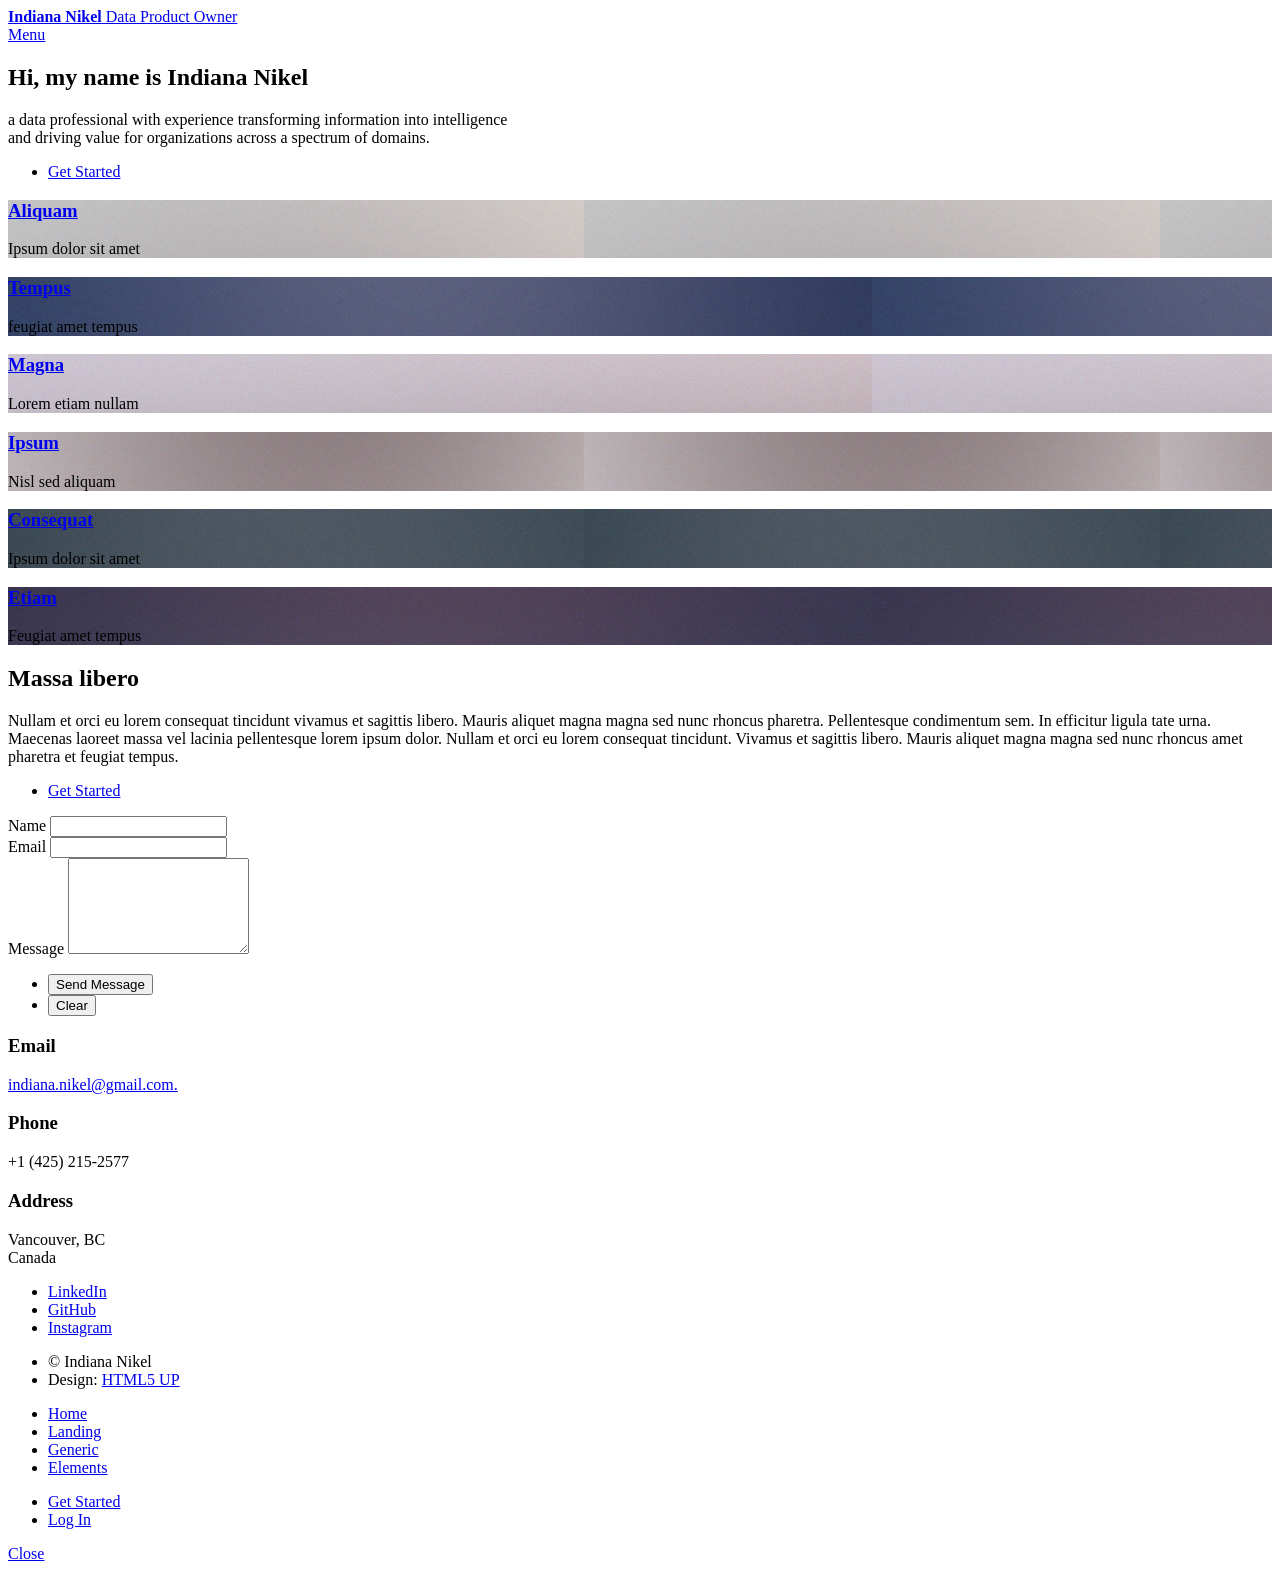
==== commit 027c7a05: "Update header and title" ====
--- a/index.html
+++ b/index.html
@@ -19,7 +19,7 @@
 
 				<!-- Header -->
 					<header id="header" class="alt">
-						<a href="index.html" class="logo"><strong>Forty</strong> <span>by HTML5 UP</span></a>
+						<a href="index.html" class="logo"><strong>Indiana Nikel</strong> <span>Data Product Owner</span></a>
 						<nav>
 							<a href="#menu">Menu</a>
 						</nav>
@@ -43,11 +43,11 @@
 					<section id="banner" class="major">
 						<div class="inner">
 							<header class="major">
-								<h1>Hi, my name is Forty</h1>
+								<h1>Hi, my name is Indiana Nikel</h1>
 							</header>
 							<div class="content">
-								<p>A responsive site template designed by HTML5 UP<br />
-								and released under the Creative Commons.</p>
+								<p>a data professional with experience transforming information into intelligence<br />
+									and driving value for organizations across a spectrum of domains.</p>
 								<ul class="actions">
 									<li><a href="#one" class="button next scrolly">Get Started</a></li>
 								</ul>
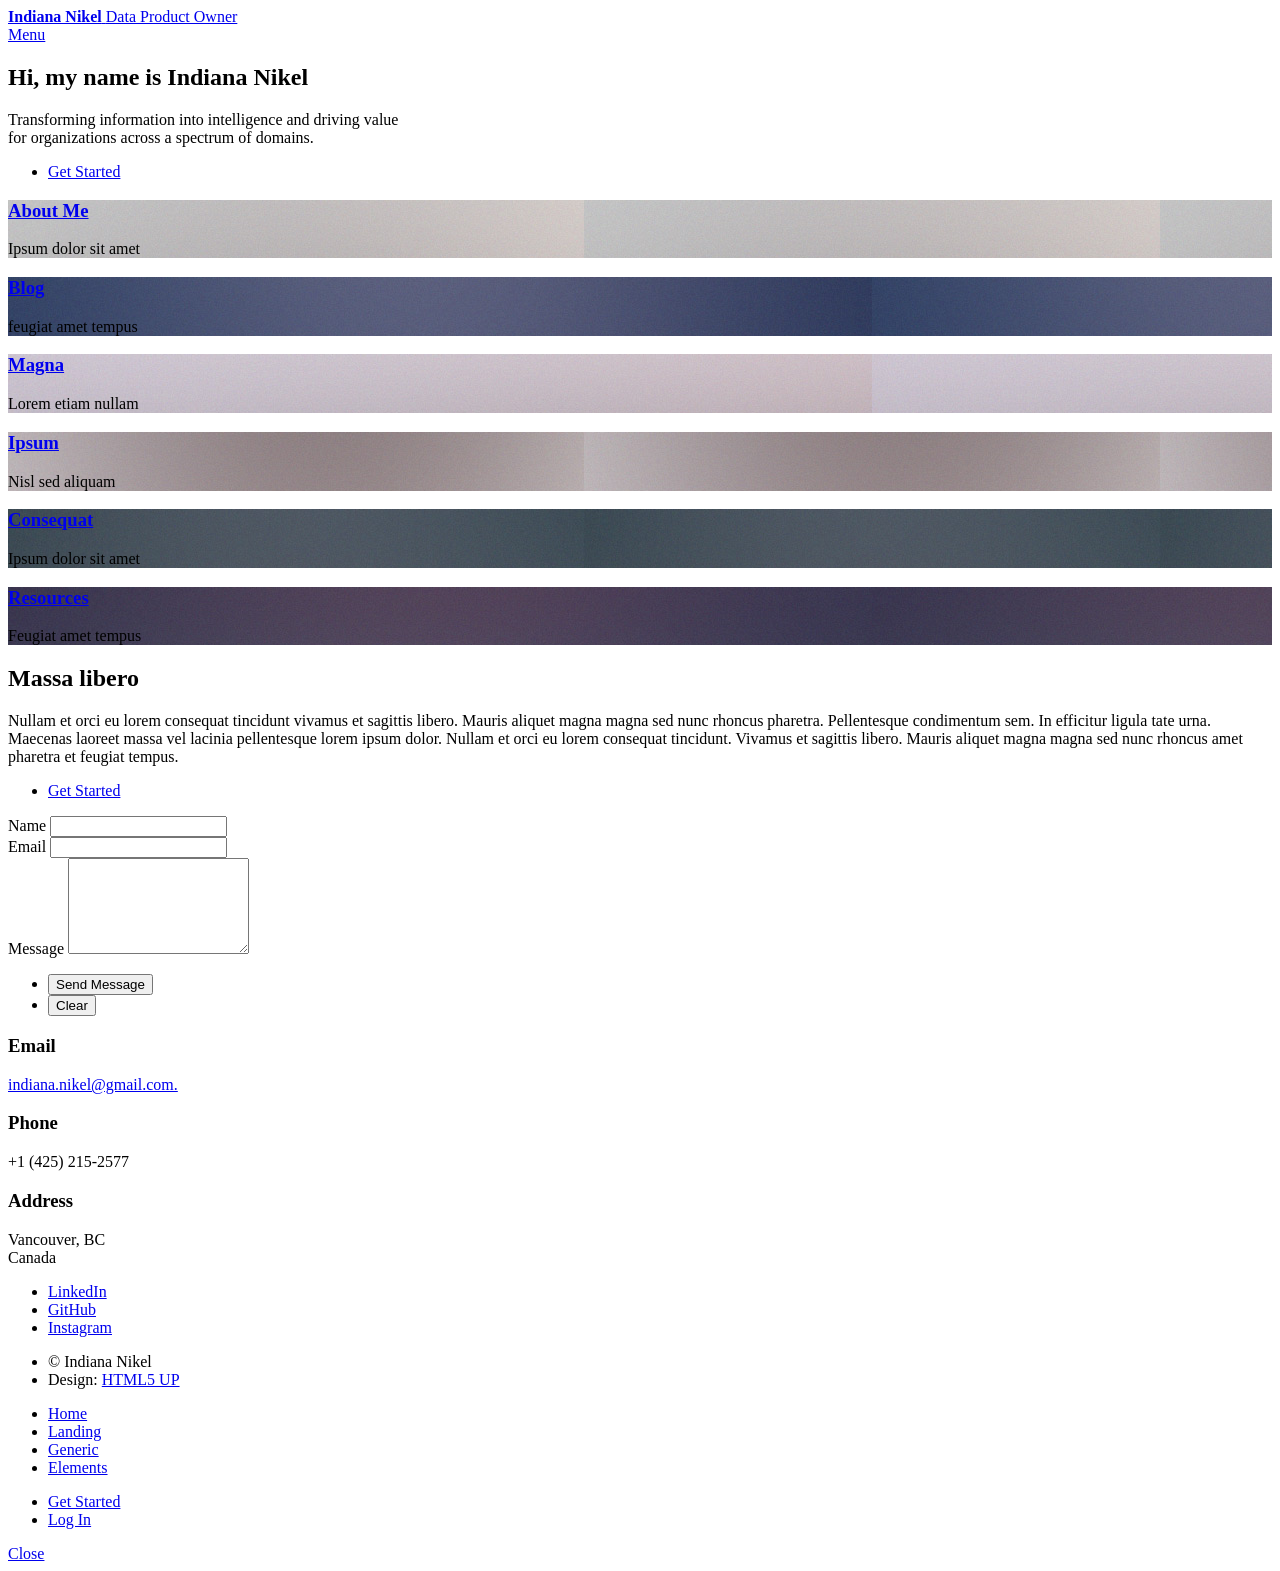
==== commit d0ff8287: "Update index and tab titles" ====
--- a/index.html
+++ b/index.html
@@ -6,7 +6,7 @@
 -->
 <html>
 	<head>
-		<title>Forty by HTML5 UP</title>
+		<title>Indiana Nikel</title>
 		<meta charset="utf-8" />
 		<meta name="viewport" content="width=device-width, initial-scale=1, user-scalable=no" />
 		<link rel="stylesheet" href="assets/css/main.css" />
@@ -46,8 +46,8 @@
 								<h1>Hi, my name is Indiana Nikel</h1>
 							</header>
 							<div class="content">
-								<p>a data professional with experience transforming information into intelligence<br />
-									and driving value for organizations across a spectrum of domains.</p>
+								<p>Transforming information into intelligence and driving value<br />
+									for organizations across a spectrum of domains.</p>
 								<ul class="actions">
 									<li><a href="#one" class="button next scrolly">Get Started</a></li>
 								</ul>
@@ -65,7 +65,7 @@
 										<img src="images/pic01.jpg" alt="" />
 									</span>
 									<header class="major">
-										<h3><a href="landing.html" class="link">Aliquam</a></h3>
+										<h3><a href="landing.html" class="link">About Me</a></h3>
 										<p>Ipsum dolor sit amet</p>
 									</header>
 								</article>
@@ -74,7 +74,7 @@
 										<img src="images/pic02.jpg" alt="" />
 									</span>
 									<header class="major">
-										<h3><a href="landing.html" class="link">Tempus</a></h3>
+										<h3><a href="landing.html" class="link">Blog</a></h3>
 										<p>feugiat amet tempus</p>
 									</header>
 								</article>
@@ -110,7 +110,7 @@
 										<img src="images/pic06.jpg" alt="" />
 									</span>
 									<header class="major">
-										<h3><a href="landing.html" class="link">Etiam</a></h3>
+										<h3><a href="landing.html" class="link">Resources</a></h3>
 										<p>Feugiat amet tempus</p>
 									</header>
 								</article>
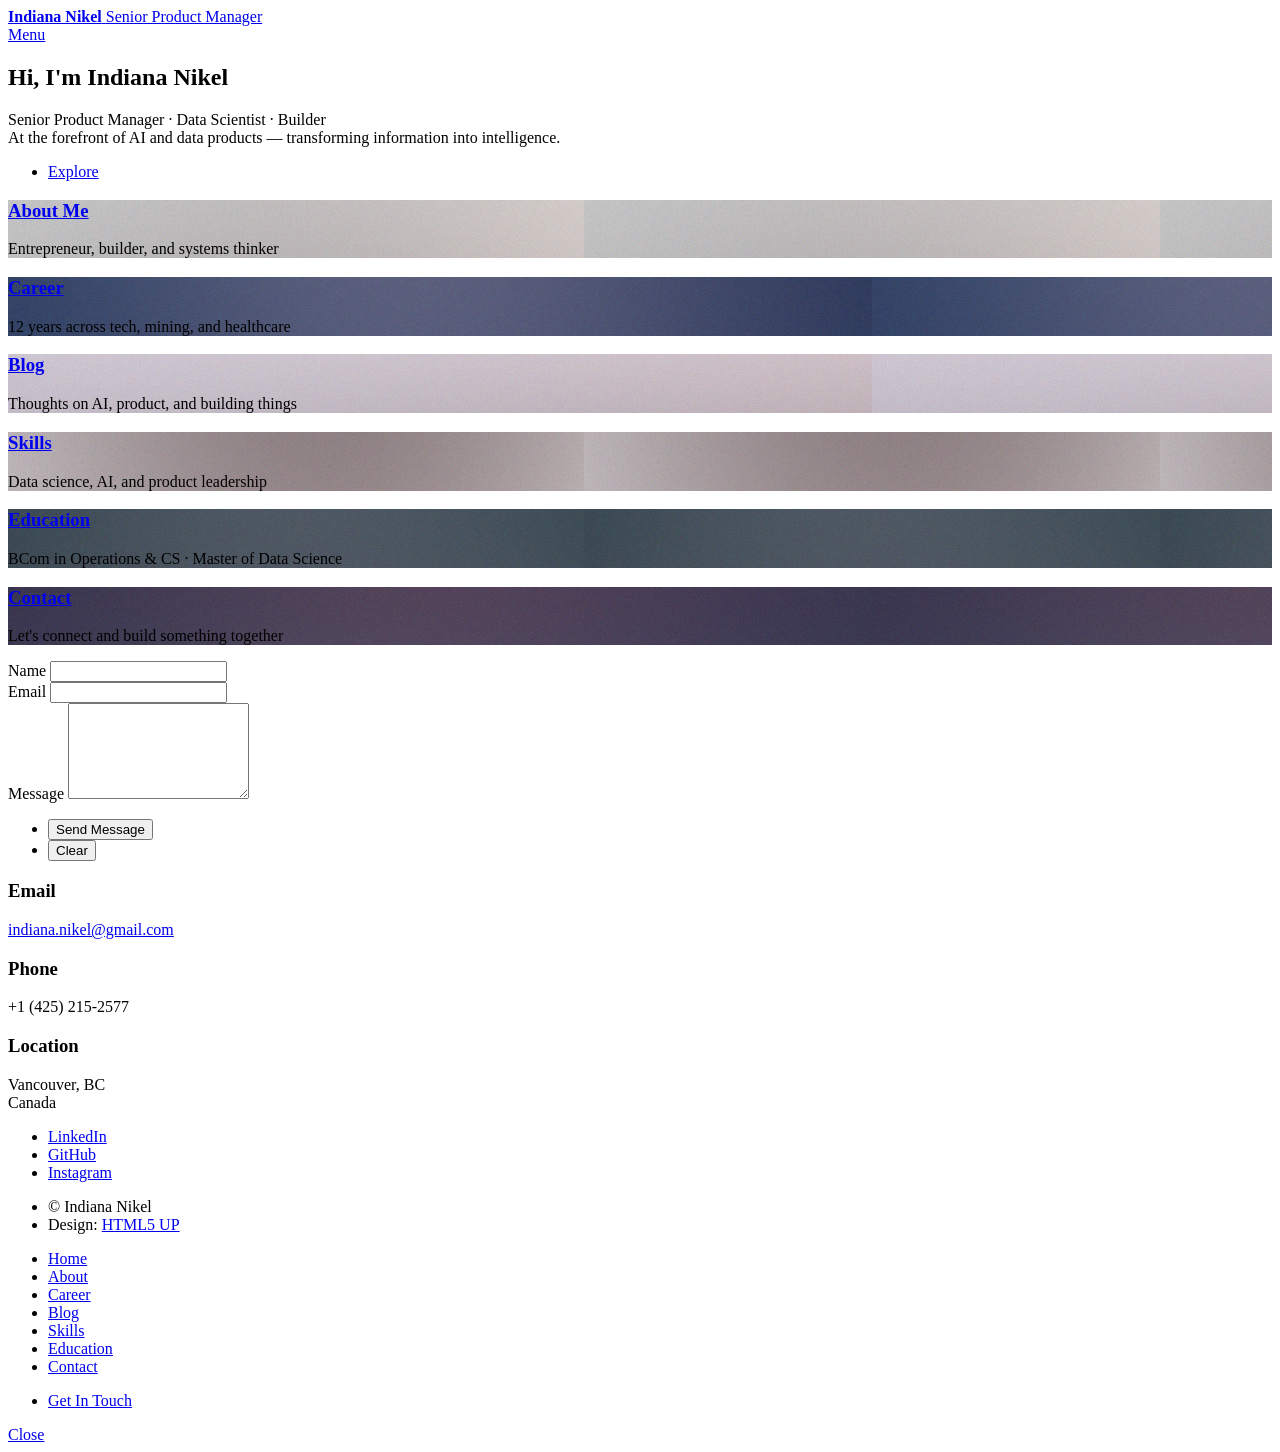
==== commit b1c41c1d: "Rebuild personal website with real content Replaced all placeholder content with personal biography," ====
--- a/index.html
+++ b/index.html
@@ -19,7 +19,7 @@
 
 				<!-- Header -->
 					<header id="header" class="alt">
-						<a href="index.html" class="logo"><strong>Indiana Nikel</strong> <span>Data Product Owner</span></a>
+						<a href="index.html" class="logo"><strong>Indiana Nikel</strong> <span>Senior Product Manager</span></a>
 						<nav>
 							<a href="#menu">Menu</a>
 						</nav>
@@ -29,13 +29,15 @@
 					<nav id="menu">
 						<ul class="links">
 							<li><a href="index.html">Home</a></li>
-							<li><a href="landing.html">Landing</a></li>
-							<li><a href="generic.html">Generic</a></li>
-							<li><a href="elements.html">Elements</a></li>
+							<li><a href="about.html">About</a></li>
+							<li><a href="career.html">Career</a></li>
+							<li><a href="blog.html">Blog</a></li>
+							<li><a href="skills.html">Skills</a></li>
+							<li><a href="education.html">Education</a></li>
+							<li><a href="#contact" class="scrolly">Contact</a></li>
 						</ul>
 						<ul class="actions stacked">
-							<li><a href="#" class="button primary fit">Get Started</a></li>
-							<li><a href="#" class="button fit">Log In</a></li>
+							<li><a href="#contact" class="button primary fit scrolly">Get In Touch</a></li>
 						</ul>
 					</nav>
 
@@ -43,13 +45,13 @@
 					<section id="banner" class="major">
 						<div class="inner">
 							<header class="major">
-								<h1>Hi, my name is Indiana Nikel</h1>
+								<h1>Hi, I'm Indiana Nikel</h1>
 							</header>
 							<div class="content">
-								<p>Transforming information into intelligence and driving value<br />
-									for organizations across a spectrum of domains.</p>
+								<p>Senior Product Manager &middot; Data Scientist &middot; Builder<br />
+								At the forefront of AI and data products &mdash; transforming information into intelligence.</p>
 								<ul class="actions">
-									<li><a href="#one" class="button next scrolly">Get Started</a></li>
+									<li><a href="#one" class="button next scrolly">Explore</a></li>
 								</ul>
 							</div>
 						</div>
@@ -58,15 +60,15 @@
 				<!-- Main -->
 					<div id="main">
 
-						<!-- One -->
+						<!-- Tiles -->
 							<section id="one" class="tiles">
 								<article>
 									<span class="image">
 										<img src="images/pic01.jpg" alt="" />
 									</span>
 									<header class="major">
-										<h3><a href="landing.html" class="link">About Me</a></h3>
-										<p>Ipsum dolor sit amet</p>
+										<h3><a href="about.html" class="link">About Me</a></h3>
+										<p>Entrepreneur, builder, and systems thinker</p>
 									</header>
 								</article>
 								<article>
@@ -74,8 +76,8 @@
 										<img src="images/pic02.jpg" alt="" />
 									</span>
 									<header class="major">
-										<h3><a href="landing.html" class="link">Blog</a></h3>
-										<p>feugiat amet tempus</p>
+										<h3><a href="career.html" class="link">Career</a></h3>
+										<p>12 years across tech, mining, and healthcare</p>
 									</header>
 								</article>
 								<article>
@@ -83,8 +85,8 @@
 										<img src="images/pic03.jpg" alt="" />
 									</span>
 									<header class="major">
-										<h3><a href="landing.html" class="link">Magna</a></h3>
-										<p>Lorem etiam nullam</p>
+										<h3><a href="blog.html" class="link">Blog</a></h3>
+										<p>Thoughts on AI, product, and building things</p>
 									</header>
 								</article>
 								<article>
@@ -92,8 +94,8 @@
 										<img src="images/pic04.jpg" alt="" />
 									</span>
 									<header class="major">
-										<h3><a href="landing.html" class="link">Ipsum</a></h3>
-										<p>Nisl sed aliquam</p>
+										<h3><a href="skills.html" class="link">Skills</a></h3>
+										<p>Data science, AI, and product leadership</p>
 									</header>
 								</article>
 								<article>
@@ -101,8 +103,8 @@
 										<img src="images/pic05.jpg" alt="" />
 									</span>
 									<header class="major">
-										<h3><a href="landing.html" class="link">Consequat</a></h3>
-										<p>Ipsum dolor sit amet</p>
+										<h3><a href="education.html" class="link">Education</a></h3>
+										<p>BCom in Operations &amp; CS &middot; Master of Data Science</p>
 									</header>
 								</article>
 								<article>
@@ -110,23 +112,10 @@
 										<img src="images/pic06.jpg" alt="" />
 									</span>
 									<header class="major">
-										<h3><a href="landing.html" class="link">Resources</a></h3>
-										<p>Feugiat amet tempus</p>
-									</header>
-								</article>
-							</section>
-
-						<!-- Two -->
-							<section id="two">
-								<div class="inner">
-									<header class="major">
-										<h2>Massa libero</h2>
-									</header>
-									<p>Nullam et orci eu lorem consequat tincidunt vivamus et sagittis libero. Mauris aliquet magna magna sed nunc rhoncus pharetra. Pellentesque condimentum sem. In efficitur ligula tate urna. Maecenas laoreet massa vel lacinia pellentesque lorem ipsum dolor. Nullam et orci eu lorem consequat tincidunt. Vivamus et sagittis libero. Mauris aliquet magna magna sed nunc rhoncus amet pharetra et feugiat tempus.</p>
-									<ul class="actions">
-										<li><a href="landing.html" class="button next">Get Started</a></li>
-									</ul>
-								</div>
+										<h3><a href="#contact" class="link scrolly">Contact</a></h3>
+										<p>Let's connect and build something together</p>
+									</header>
+								</article>
 							</section>
 
 					</div>
@@ -161,7 +150,7 @@
 									<div class="contact-method">
 										<span class="icon solid alt fa-envelope"></span>
 										<h3>Email</h3>
-										<a href="mailto:indiana.nikel@gmail.com">indiana.nikel@gmail.com.</a>
+										<a href="mailto:indiana.nikel@gmail.com">indiana.nikel@gmail.com</a>
 									</div>
 								</section>
 								<section>
@@ -174,7 +163,7 @@
 								<section>
 									<div class="contact-method">
 										<span class="icon solid alt fa-home"></span>
-										<h3>Address</h3>
+										<h3>Location</h3>
 										<span>Vancouver, BC<br />
 										Canada</span>
 									</div>
@@ -190,8 +179,6 @@
 								<li><a href="https://www.linkedin.com/in/indiana-nikel/" class="icon brands alt fa-linkedin-in"><span class="label">LinkedIn</span></a></li>
 								<li><a href="https://github.com/indiana-nikel" class="icon brands alt fa-github"><span class="label">GitHub</span></a></li>
 								<li><a href="https://www.instagram.com/indiana_jones_nikel_/" class="icon brands alt fa-instagram"><span class="label">Instagram</span></a></li>
-								<!-- <li><a href="#" class="icon brands alt fa-twitter"><span class="label">Twitter</span></a></li> -->
-								<!-- <li><a href="#" class="icon brands alt fa-facebook-f"><span class="label">Facebook</span></a></li> -->
 							</ul>
 							<ul class="copyright">
 								<li>&copy; Indiana Nikel</li><li>Design: <a href="https://html5up.net">HTML5 UP</a></li>
@@ -211,4 +198,4 @@
 			<script src="assets/js/main.js"></script>
 
 	</body>
-</html>+</html>
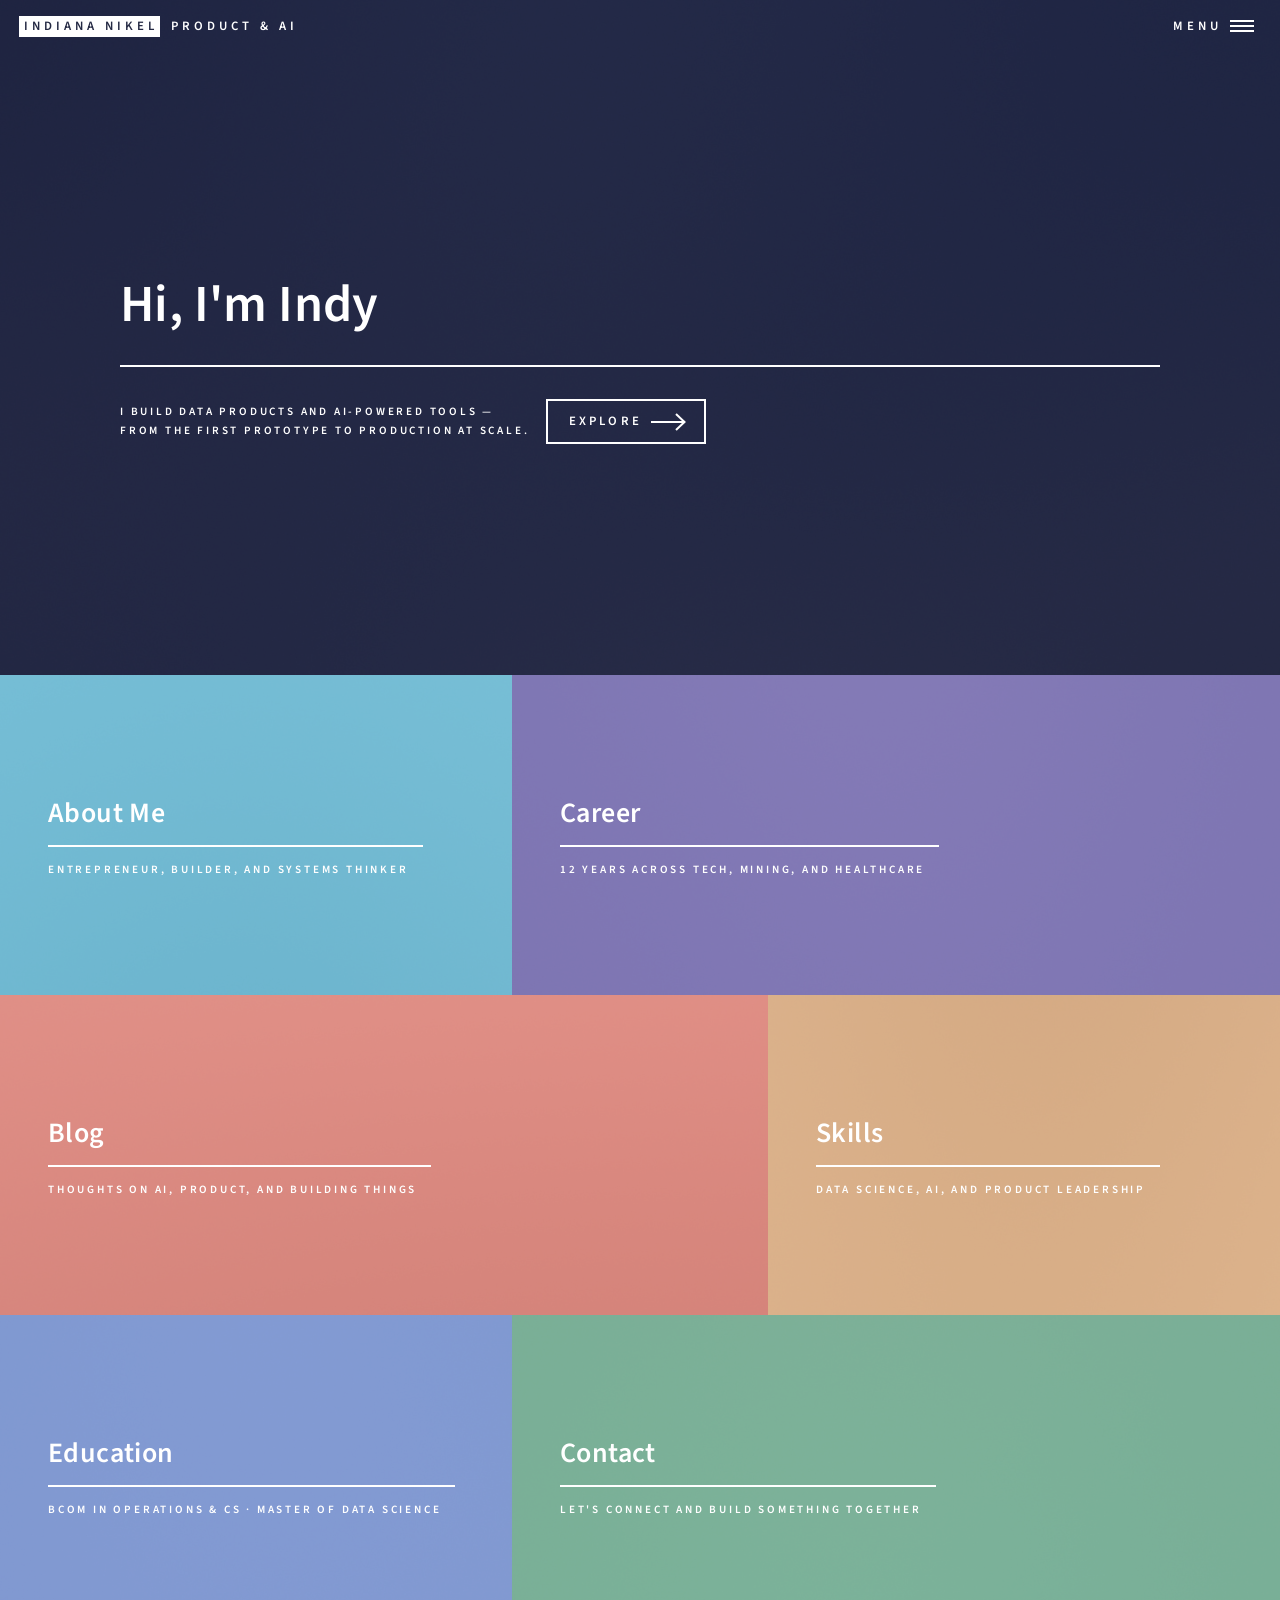
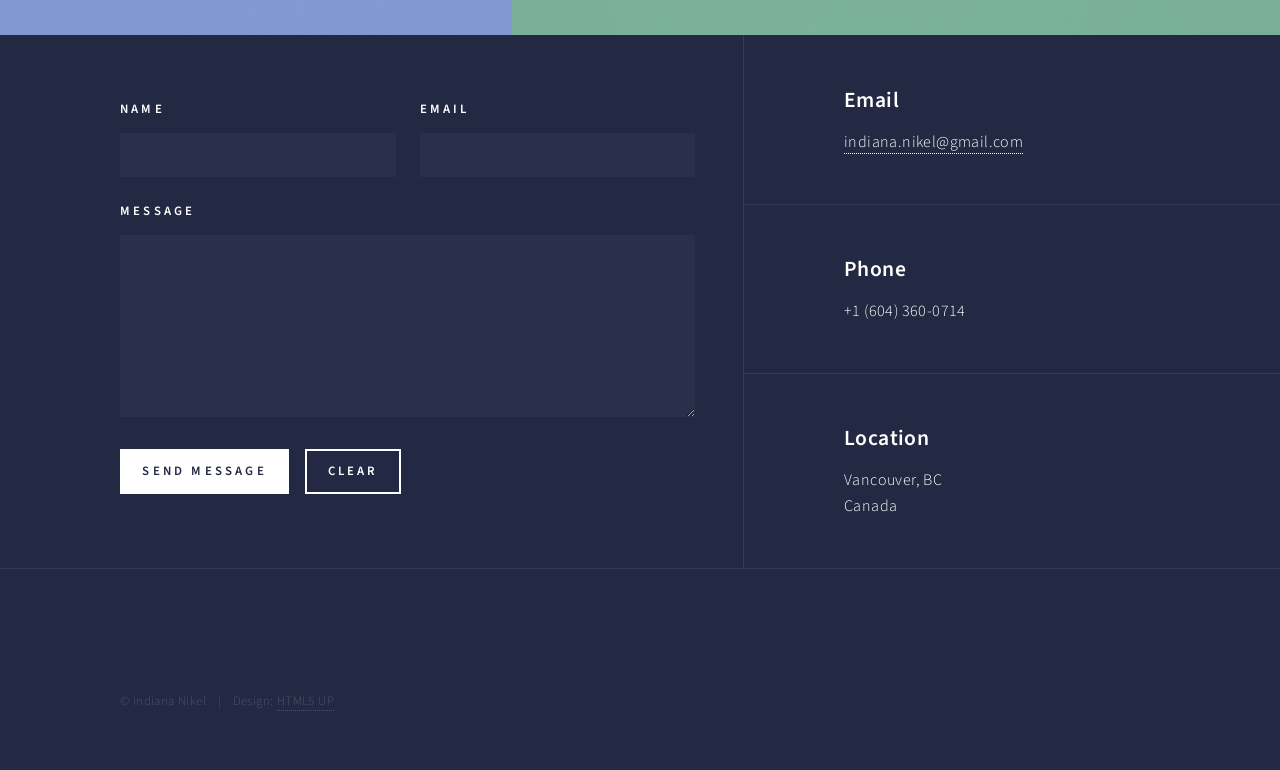
==== commit 5e3579ca: "Update branding, contact info, and social links - Banner: "Indiana Nikel" → "Indy", updated subtext " ====
--- a/index.html
+++ b/index.html
@@ -19,7 +19,7 @@
 
 				<!-- Header -->
 					<header id="header" class="alt">
-						<a href="index.html" class="logo"><strong>Indiana Nikel</strong> <span>Senior Product Manager</span></a>
+						<a href="index.html" class="logo"><strong>Indiana Nikel</strong> <span>Product &amp; AI</span></a>
 						<nav>
 							<a href="#menu">Menu</a>
 						</nav>
@@ -45,11 +45,11 @@
 					<section id="banner" class="major">
 						<div class="inner">
 							<header class="major">
-								<h1>Hi, I'm Indiana Nikel</h1>
+								<h1>Hi, I'm Indy</h1>
 							</header>
 							<div class="content">
-								<p>Senior Product Manager &middot; Data Scientist &middot; Builder<br />
-								At the forefront of AI and data products &mdash; transforming information into intelligence.</p>
+								<p>I build data products and AI-powered tools &mdash;<br />
+								from the first prototype to production at scale.</p>
 								<ul class="actions">
 									<li><a href="#one" class="button next scrolly">Explore</a></li>
 								</ul>
@@ -157,7 +157,7 @@
 									<div class="contact-method">
 										<span class="icon solid alt fa-phone"></span>
 										<h3>Phone</h3>
-										<span>+1 (425) 215-2577</span>
+										<span>+1 (604) 360-0714</span>
 									</div>
 								</section>
 								<section>
@@ -178,7 +178,9 @@
 							<ul class="icons">
 								<li><a href="https://www.linkedin.com/in/indiana-nikel/" class="icon brands alt fa-linkedin-in"><span class="label">LinkedIn</span></a></li>
 								<li><a href="https://github.com/indiana-nikel" class="icon brands alt fa-github"><span class="label">GitHub</span></a></li>
-								<li><a href="https://www.instagram.com/indiana_jones_nikel_/" class="icon brands alt fa-instagram"><span class="label">Instagram</span></a></li>
+								<li><a href="https://x.com/indiana_nikel" class="icon brands alt fa-x-twitter"><span class="label">X</span></a></li>
+								<li><a href="https://www.instagram.com/indynikel/" class="icon brands alt fa-instagram"><span class="label">Instagram</span></a></li>
+
 							</ul>
 							<ul class="copyright">
 								<li>&copy; Indiana Nikel</li><li>Design: <a href="https://html5up.net">HTML5 UP</a></li>
--- a/assets/css/main.css
+++ b/assets/css/main.css
@@ -1,4 +1,4 @@
-@import url(fontawesome-all.min.css);
+@import url("https://cdnjs.cloudflare.com/ajax/libs/font-awesome/6.6.0/css/all.min.css");
 @import url("https://fonts.googleapis.com/css?family=Source+Sans+Pro:300,300italic,600,600italic");
 
 /*
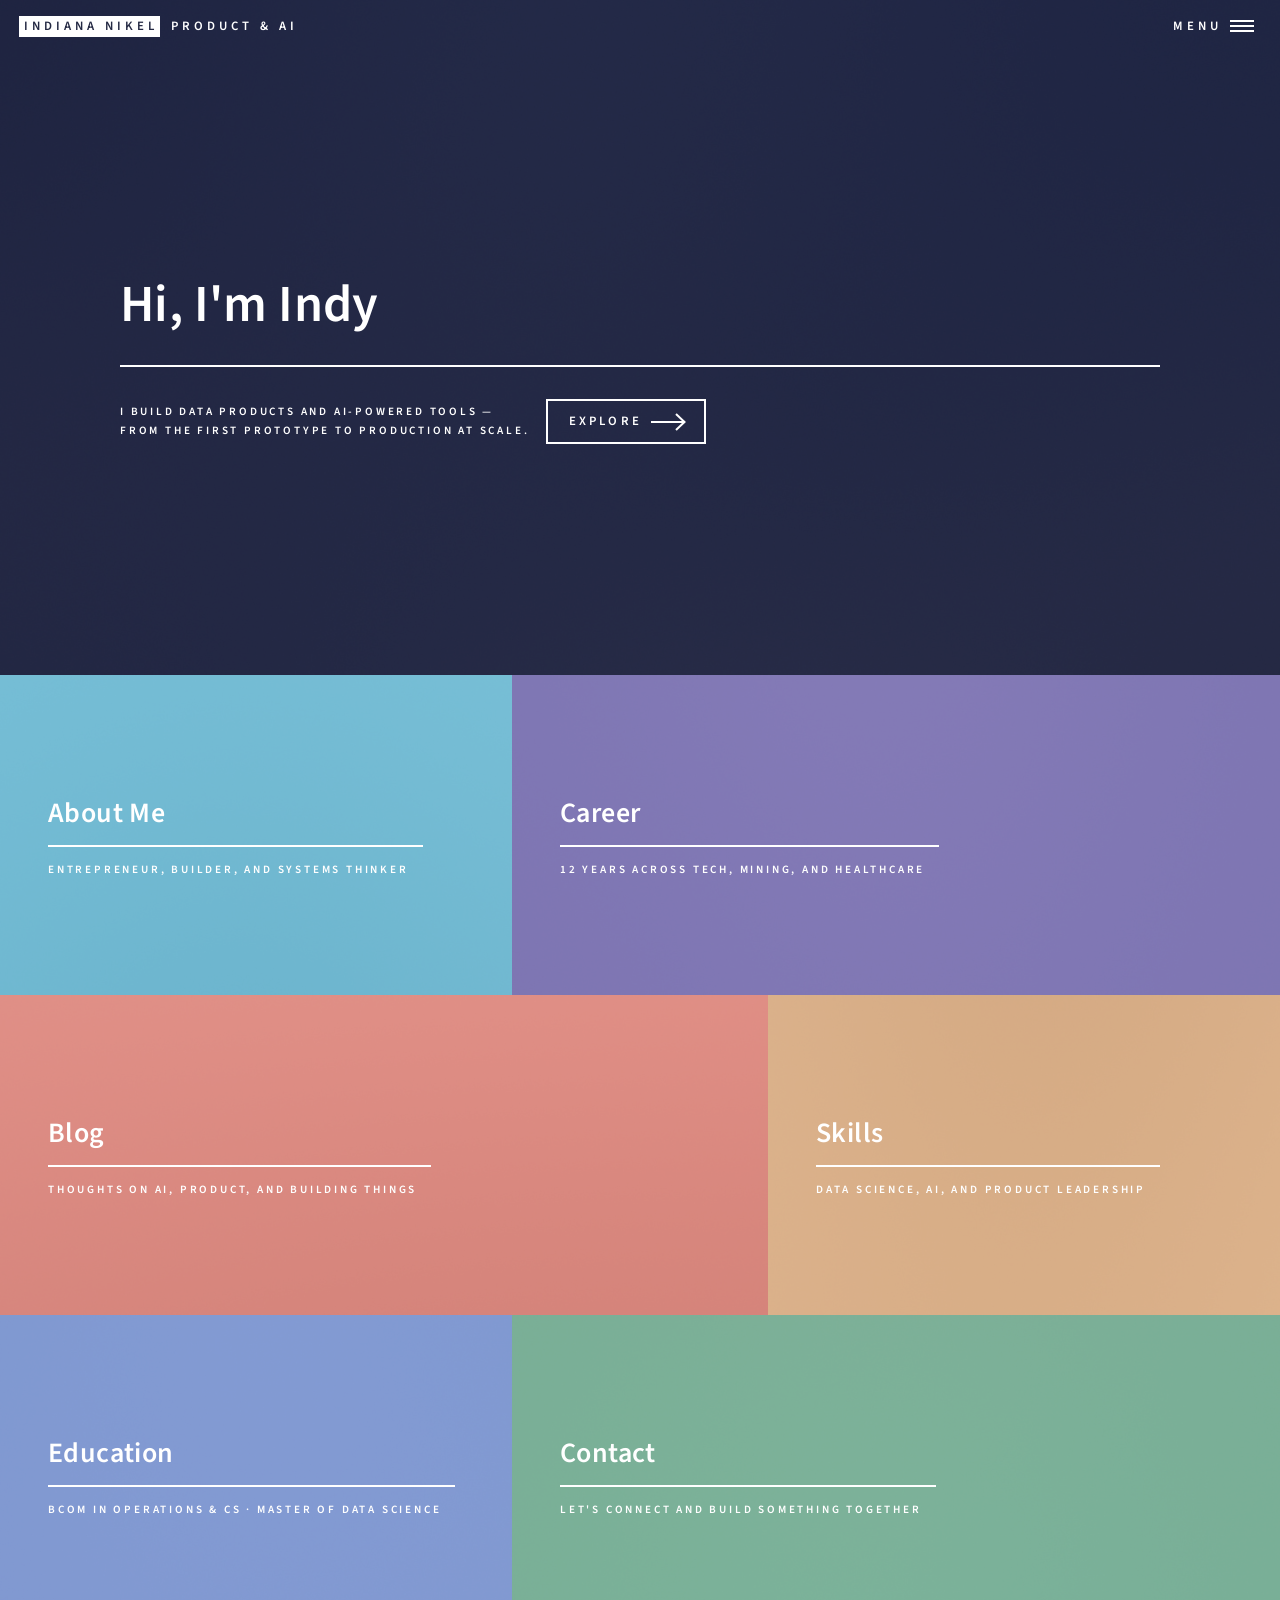
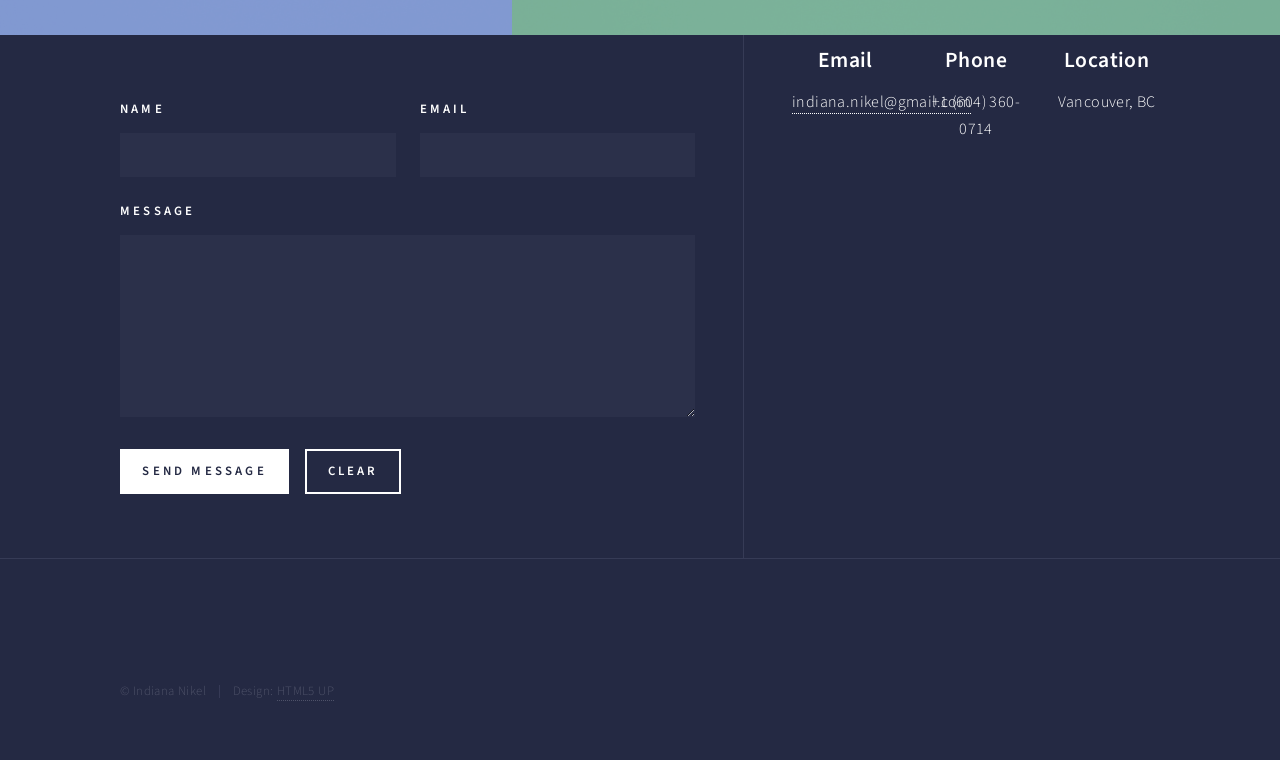
==== commit 2c7088bb: "Tighten contact section layout Replaced split layout with horizontal 3-column grid, centered icons a" ====
--- a/index.html
+++ b/index.html
@@ -145,29 +145,30 @@
 									</ul>
 								</form>
 							</section>
-							<section class="split">
-								<section>
-									<div class="contact-method">
-										<span class="icon solid alt fa-envelope"></span>
-										<h3>Email</h3>
-										<a href="mailto:indiana.nikel@gmail.com">indiana.nikel@gmail.com</a>
-									</div>
-								</section>
-								<section>
-									<div class="contact-method">
-										<span class="icon solid alt fa-phone"></span>
-										<h3>Phone</h3>
-										<span>+1 (604) 360-0714</span>
-									</div>
-								</section>
-								<section>
-									<div class="contact-method">
-										<span class="icon solid alt fa-home"></span>
-										<h3>Location</h3>
-										<span>Vancouver, BC<br />
-										Canada</span>
-									</div>
-								</section>
+							<section>
+								<div class="row">
+									<div class="col-4 col-12-small">
+										<div class="contact-method" style="text-align: center; padding-left: 0;">
+											<span class="icon solid alt fa-envelope" style="position: static; display: block; margin-bottom: 0.5em;"></span>
+											<h3>Email</h3>
+											<a href="mailto:indiana.nikel@gmail.com">indiana.nikel@gmail.com</a>
+										</div>
+									</div>
+									<div class="col-4 col-12-small">
+										<div class="contact-method" style="text-align: center; padding-left: 0;">
+											<span class="icon solid alt fa-phone" style="position: static; display: block; margin-bottom: 0.5em;"></span>
+											<h3>Phone</h3>
+											<span>+1 (604) 360-0714</span>
+										</div>
+									</div>
+									<div class="col-4 col-12-small">
+										<div class="contact-method" style="text-align: center; padding-left: 0;">
+											<span class="icon solid alt fa-home" style="position: static; display: block; margin-bottom: 0.5em;"></span>
+											<h3>Location</h3>
+											<span>Vancouver, BC</span>
+										</div>
+									</div>
+								</div>
 							</section>
 						</div>
 					</section>
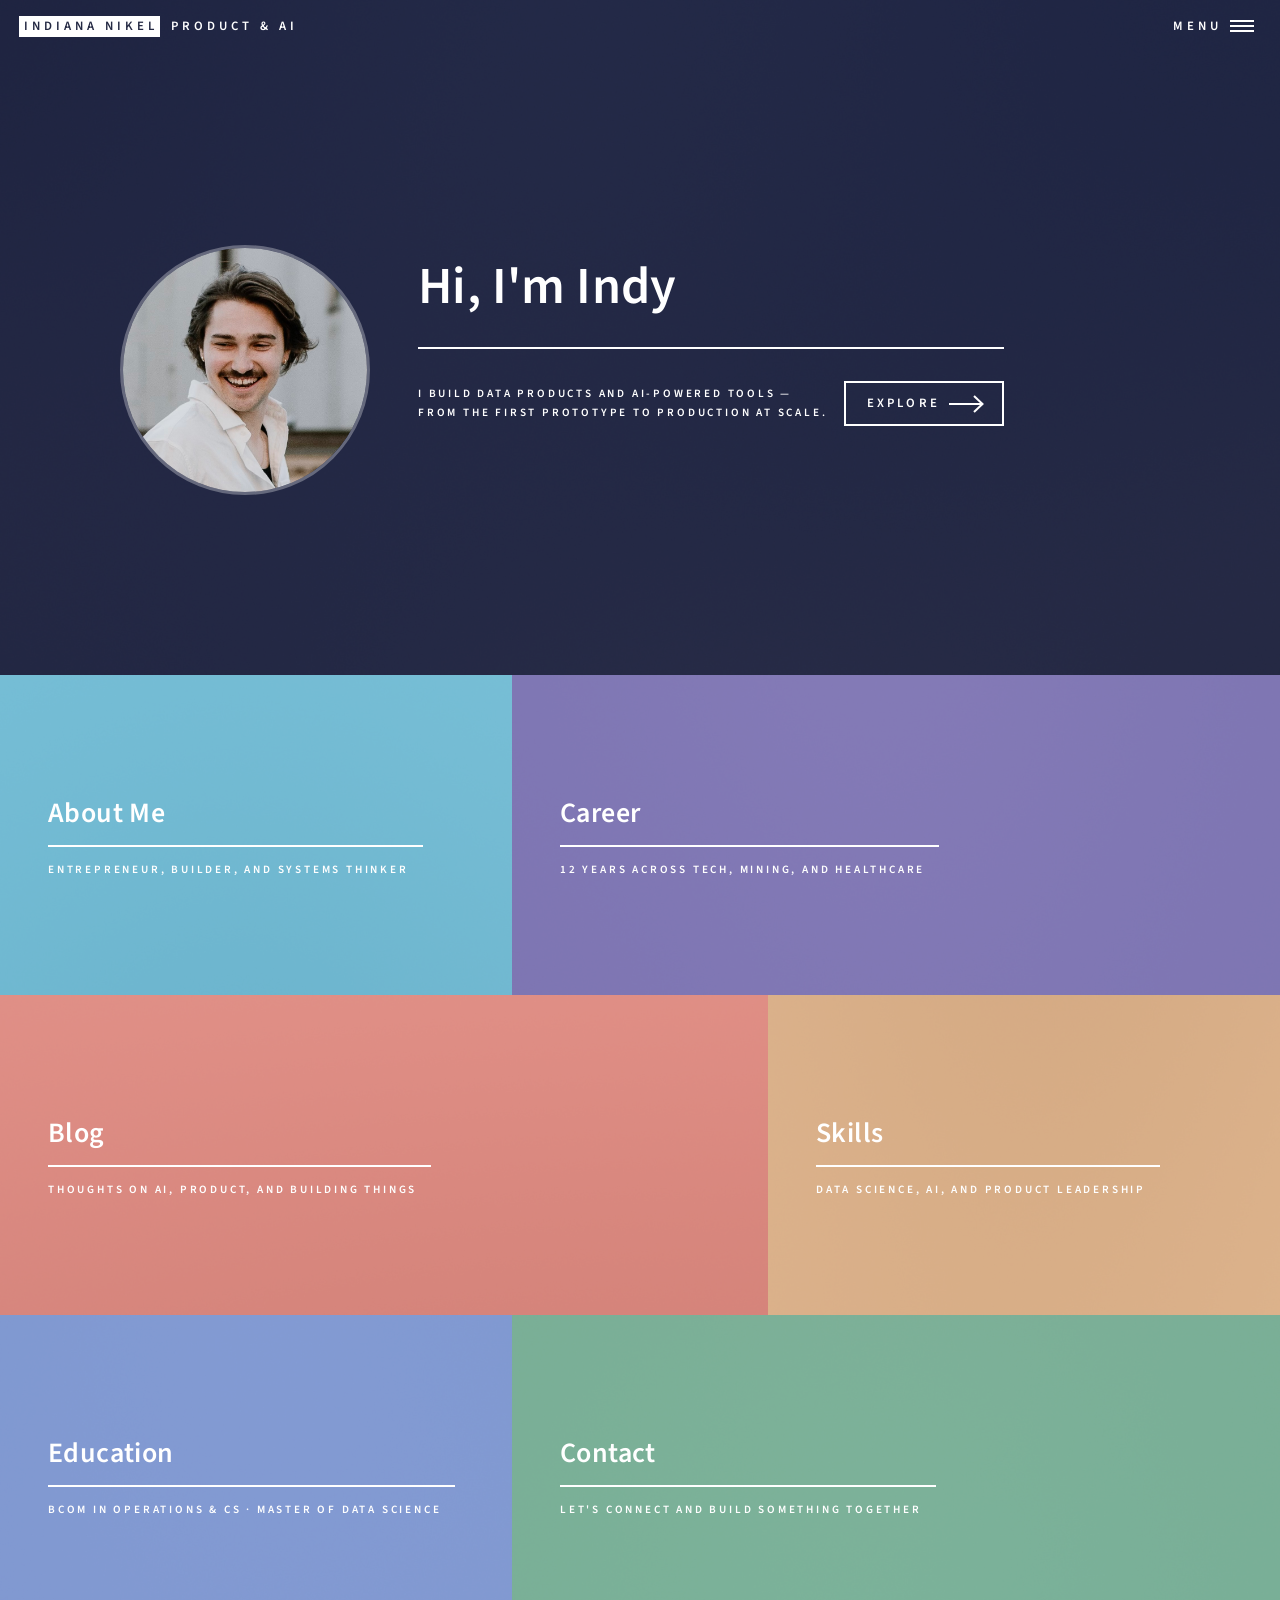
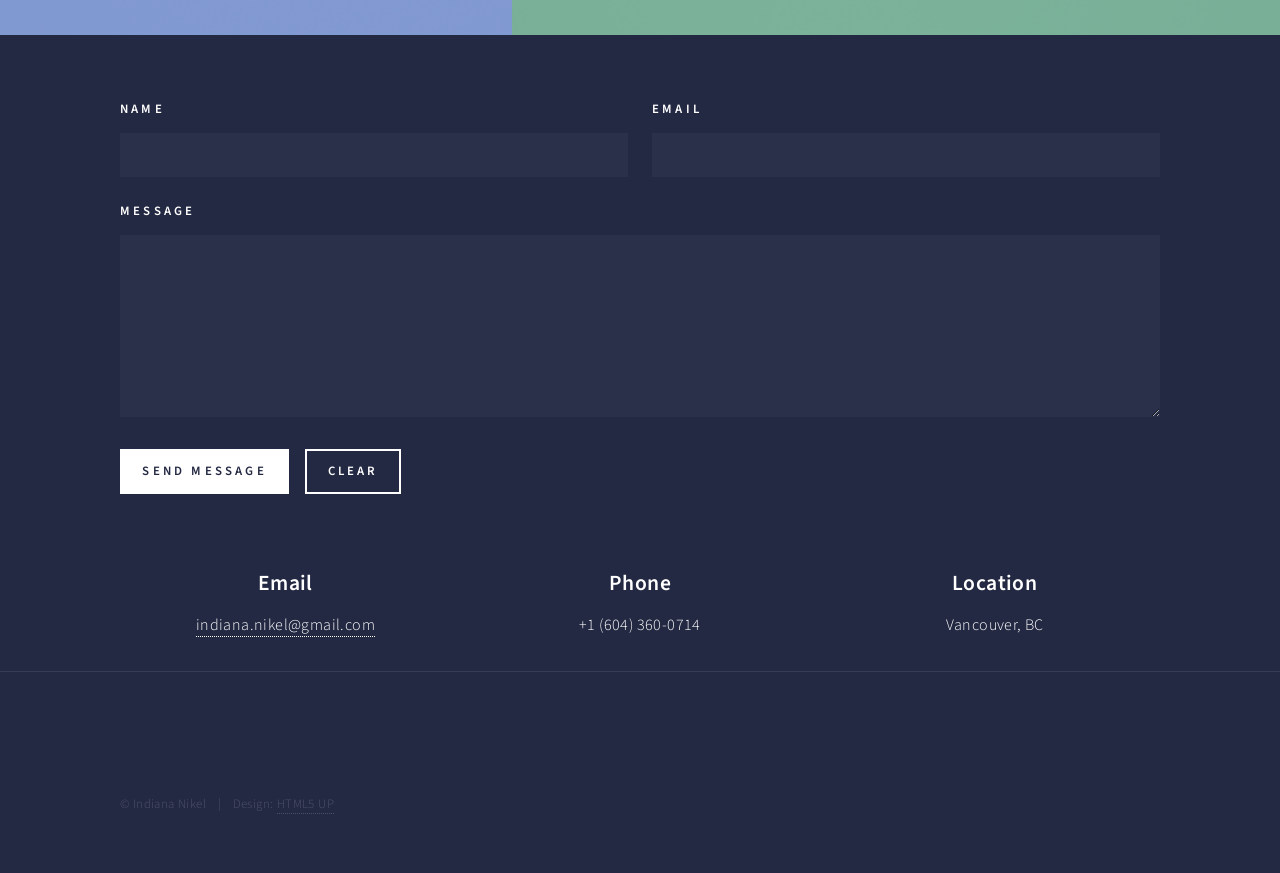
==== commit 05546357: "Add profile photo and improve responsive layouts - Add circular portrait to home page banner, left-a" ====
--- a/index.html
+++ b/index.html
@@ -11,6 +11,58 @@
 		<meta name="viewport" content="width=device-width, initial-scale=1, user-scalable=no" />
 		<link rel="stylesheet" href="assets/css/main.css" />
 		<noscript><link rel="stylesheet" href="assets/css/noscript.css" /></noscript>
+		<style>
+			.banner-portrait {
+				display: flex;
+				flex-direction: column;
+				align-items: center;
+				text-align: center;
+				gap: 2em;
+			}
+			@media (min-width: 980px) {
+				.banner-portrait {
+					flex-direction: row;
+					align-items: flex-start;
+					text-align: left;
+					gap: 3em;
+				}
+			}
+
+			.contact-centered {
+				text-align: center;
+				padding-left: 0;
+			}
+			.contact-centered .icon {
+				position: static;
+				display: block;
+				margin-bottom: 0.5em;
+			}
+			@media (max-width: 979px) {
+				.contact-centered {
+					text-align: left;
+					padding-left: 3.25em;
+					position: relative;
+					margin-bottom: 1.5em;
+				}
+				.contact-centered .icon {
+					position: absolute;
+					left: 0;
+					top: 0;
+					display: inline-block;
+					margin-bottom: 0;
+				}
+			}
+
+			#contact > .inner {
+				flex-direction: column !important;
+			}
+			#contact > .inner > section {
+				width: 100% !important;
+				border-right: none !important;
+				padding-left: 0 !important;
+				padding-right: 0 !important;
+			}
+		</style>
 	</head>
 	<body class="is-preload">
 
@@ -43,16 +95,21 @@
 
 				<!-- Banner -->
 					<section id="banner" class="major">
-						<div class="inner">
-							<header class="major">
-								<h1>Hi, I'm Indy</h1>
-							</header>
-							<div class="content">
-								<p>I build data products and AI-powered tools &mdash;<br />
-								from the first prototype to production at scale.</p>
-								<ul class="actions">
-									<li><a href="#one" class="button next scrolly">Explore</a></li>
-								</ul>
+						<div class="inner banner-portrait">
+							<div style="flex-shrink: 0;">
+								<img src="images/profile.jpeg" alt="Indiana Nikel" style="border-radius: 50%; width: 250px; height: 250px; object-fit: cover; display: block; border: 3px solid rgba(255,255,255,0.3);" />
+							</div>
+							<div>
+								<header class="major">
+									<h1>Hi, I'm Indy</h1>
+								</header>
+								<div class="content">
+									<p>I build data products and AI-powered tools &mdash;<br />
+									from the first prototype to production at scale.</p>
+									<ul class="actions">
+										<li><a href="#one" class="button next scrolly">Explore</a></li>
+									</ul>
+								</div>
 							</div>
 						</div>
 					</section>
@@ -147,23 +204,23 @@
 							</section>
 							<section>
 								<div class="row">
-									<div class="col-4 col-12-small">
-										<div class="contact-method" style="text-align: center; padding-left: 0;">
-											<span class="icon solid alt fa-envelope" style="position: static; display: block; margin-bottom: 0.5em;"></span>
+									<div class="col-4 col-12-medium">
+										<div class="contact-method contact-centered">
+											<span class="icon solid alt fa-envelope"></span>
 											<h3>Email</h3>
 											<a href="mailto:indiana.nikel@gmail.com">indiana.nikel@gmail.com</a>
 										</div>
 									</div>
-									<div class="col-4 col-12-small">
-										<div class="contact-method" style="text-align: center; padding-left: 0;">
-											<span class="icon solid alt fa-phone" style="position: static; display: block; margin-bottom: 0.5em;"></span>
+									<div class="col-4 col-12-medium">
+										<div class="contact-method contact-centered">
+											<span class="icon solid alt fa-phone"></span>
 											<h3>Phone</h3>
 											<span>+1 (604) 360-0714</span>
 										</div>
 									</div>
-									<div class="col-4 col-12-small">
-										<div class="contact-method" style="text-align: center; padding-left: 0;">
-											<span class="icon solid alt fa-home" style="position: static; display: block; margin-bottom: 0.5em;"></span>
+									<div class="col-4 col-12-medium">
+										<div class="contact-method contact-centered">
+											<span class="icon solid alt fa-home"></span>
 											<h3>Location</h3>
 											<span>Vancouver, BC</span>
 										</div>
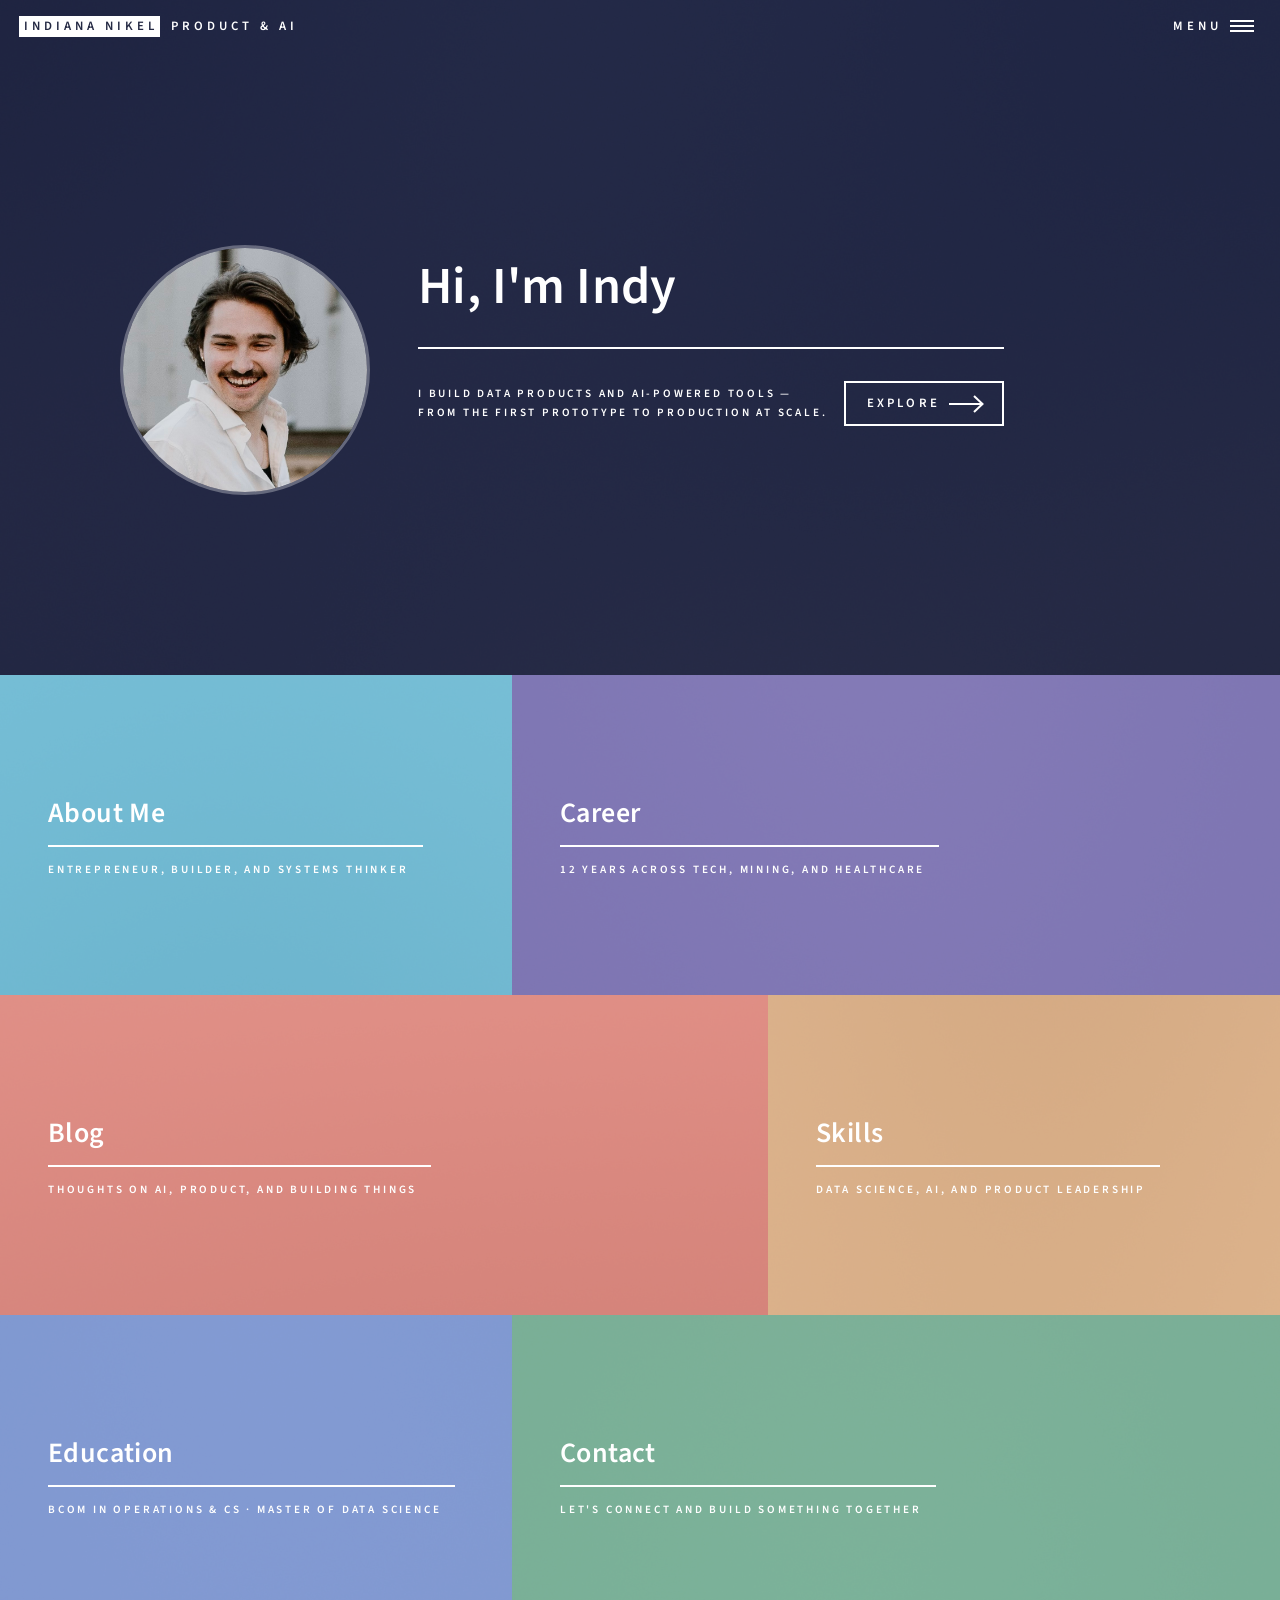
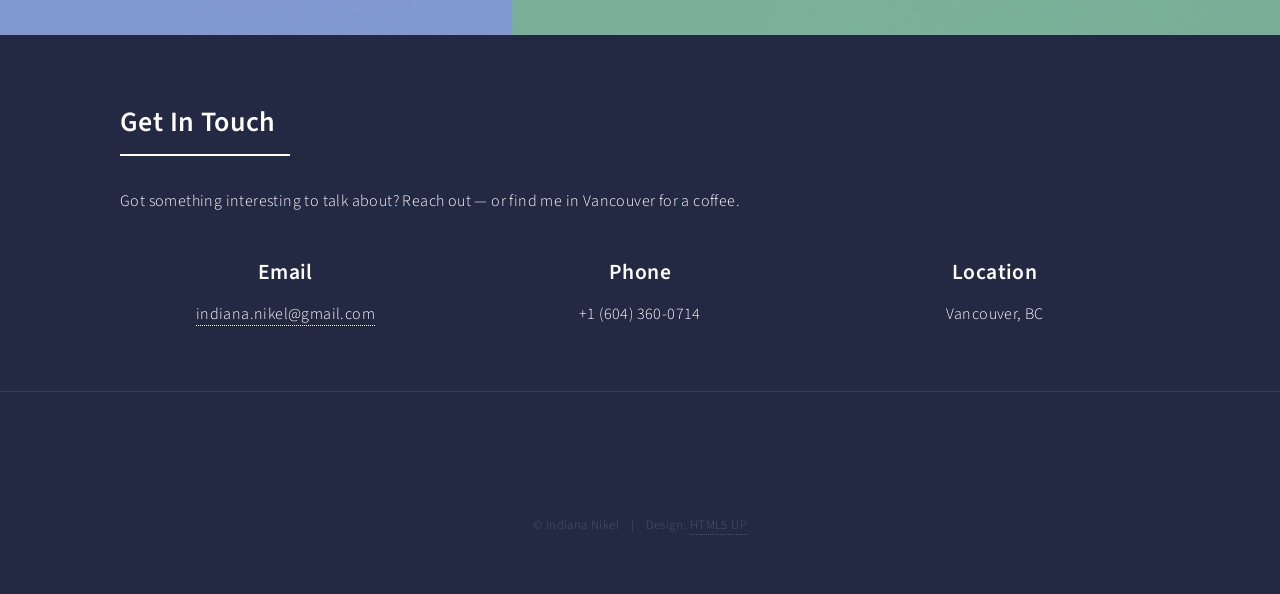
==== commit d230756c: "Polish contact section and footer - Remove contact form, keep only contact info - Add CTA above cont" ====
--- a/index.html
+++ b/index.html
@@ -62,6 +62,10 @@
 				padding-left: 0 !important;
 				padding-right: 0 !important;
 			}
+
+			#footer .inner {
+				text-align: center;
+			}
 		</style>
 	</head>
 	<body class="is-preload">
@@ -181,28 +185,10 @@
 					<section id="contact">
 						<div class="inner">
 							<section>
-								<form method="post" action="https://formspree.io/f/xnqwgwkv">
-									<div class="fields">
-										<div class="field half">
-											<label for="name">Name</label>
-											<input type="text" name="name" id="name" />
-										</div>
-										<div class="field half">
-											<label for="email">Email</label>
-											<input type="text" name="email" id="email" />
-										</div>
-										<div class="field">
-											<label for="message">Message</label>
-											<textarea name="message" id="message" rows="6"></textarea>
-										</div>
-									</div>
-									<ul class="actions">
-										<li><input type="submit" value="Send Message" class="primary" /></li>
-										<li><input type="reset" value="Clear" /></li>
-									</ul>
-								</form>
-							</section>
-							<section>
+								<header class="major">
+									<h2>Get In Touch</h2>
+								</header>
+								<p>Got something interesting to talk about? Reach out &mdash; or find me in Vancouver for a coffee.</p>
 								<div class="row">
 									<div class="col-4 col-12-medium">
 										<div class="contact-method contact-centered">
